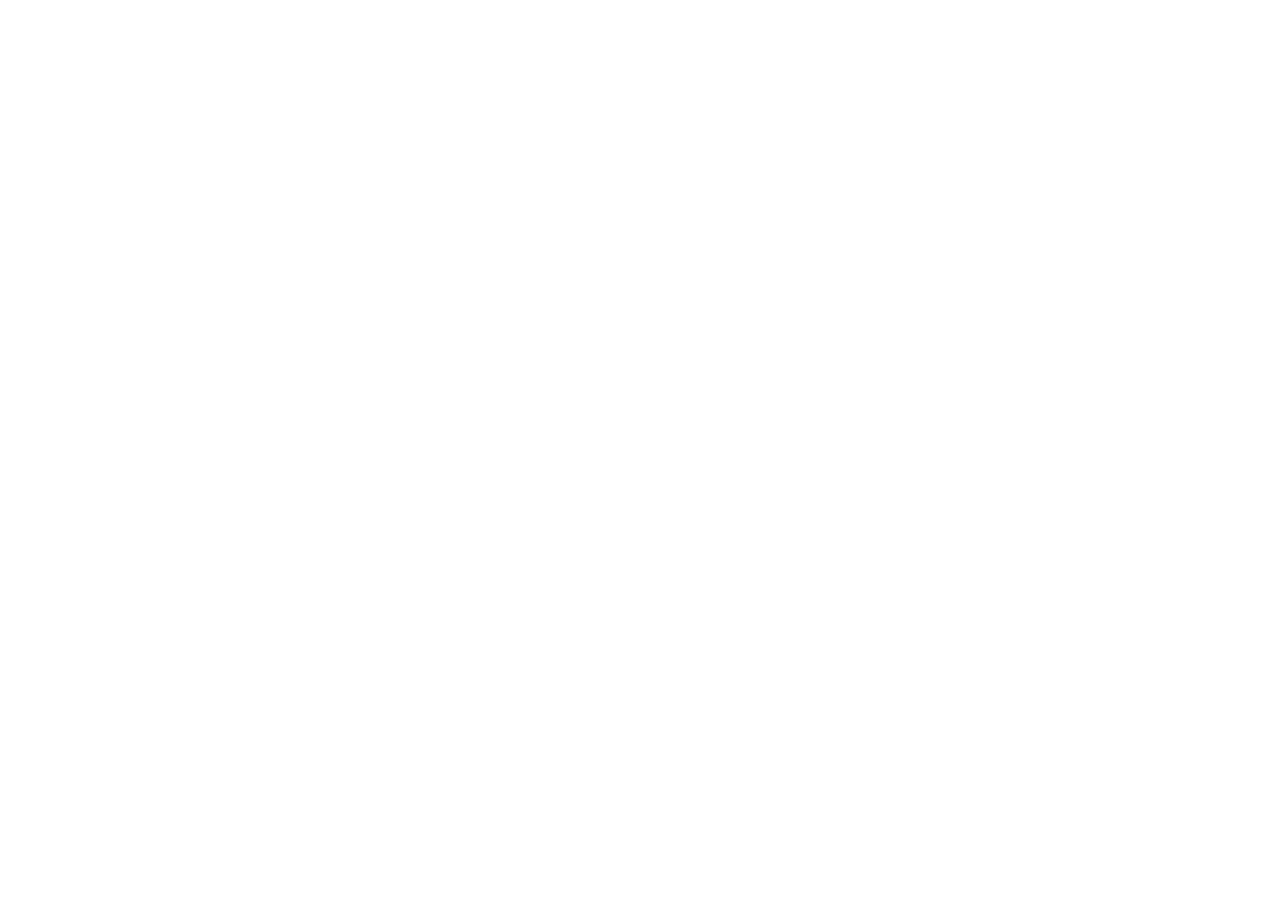
==== index.html @ 6342b87c "init" ====
<!DOCTYPE html>
<html lang="en">
<head>
    <meta charset="UTF-8">
    <meta http-equiv="X-UA-Compatible" content="IE=edge">
    <meta name="viewport" content="width=device-width, initial-scale=1.0">
    <title>Document</title>
</head>
<body>
    
</body>
</html>
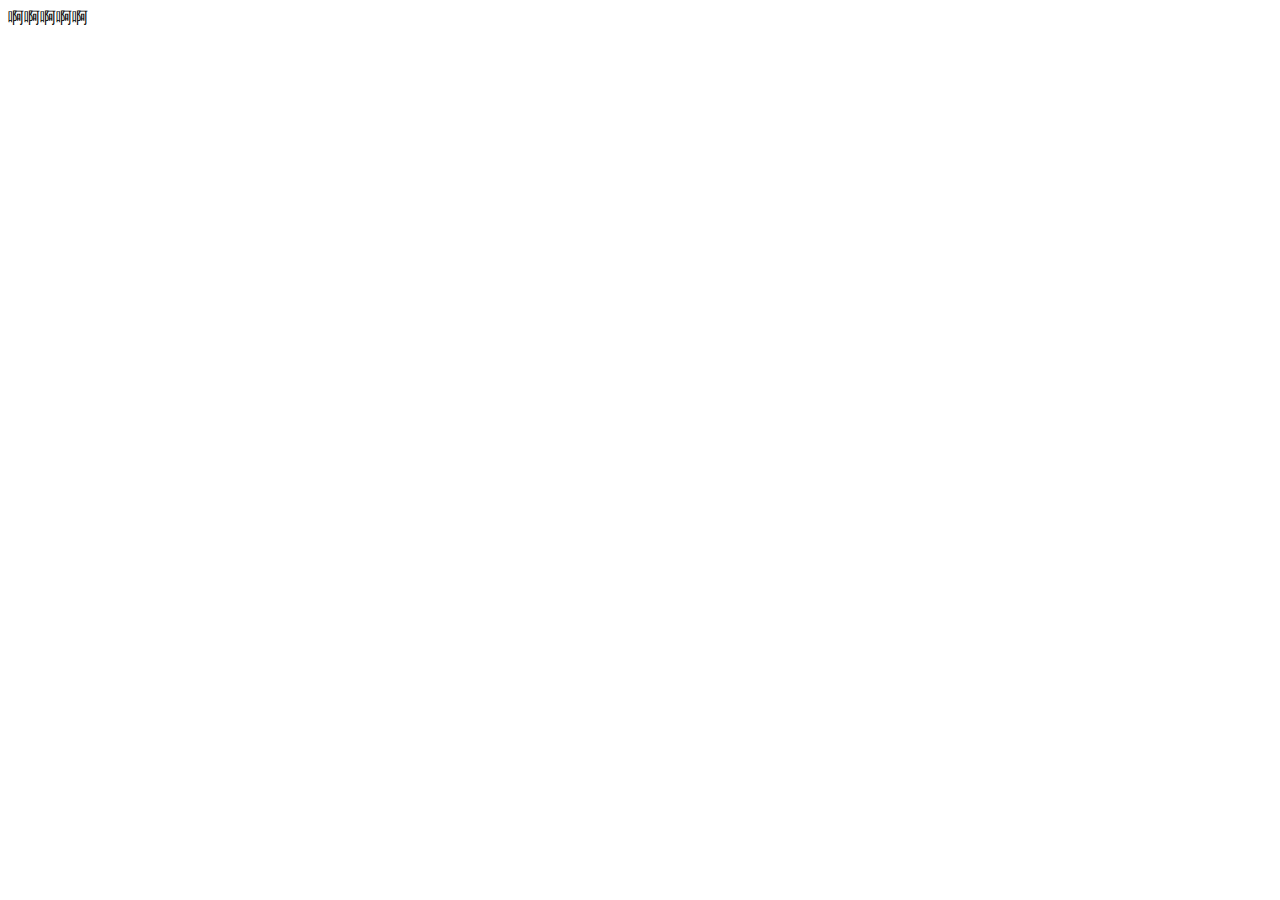
==== commit 9c708f7a: "finish login and register" ====
--- a/index.html
+++ b/index.html
@@ -4,9 +4,9 @@
     <meta charset="UTF-8">
     <meta http-equiv="X-UA-Compatible" content="IE=edge">
     <meta name="viewport" content="width=device-width, initial-scale=1.0">
-    <title>Document</title>
+    <title>首页</title>
 </head>
 <body>
-    
+    啊啊啊啊啊
 </body>
 </html>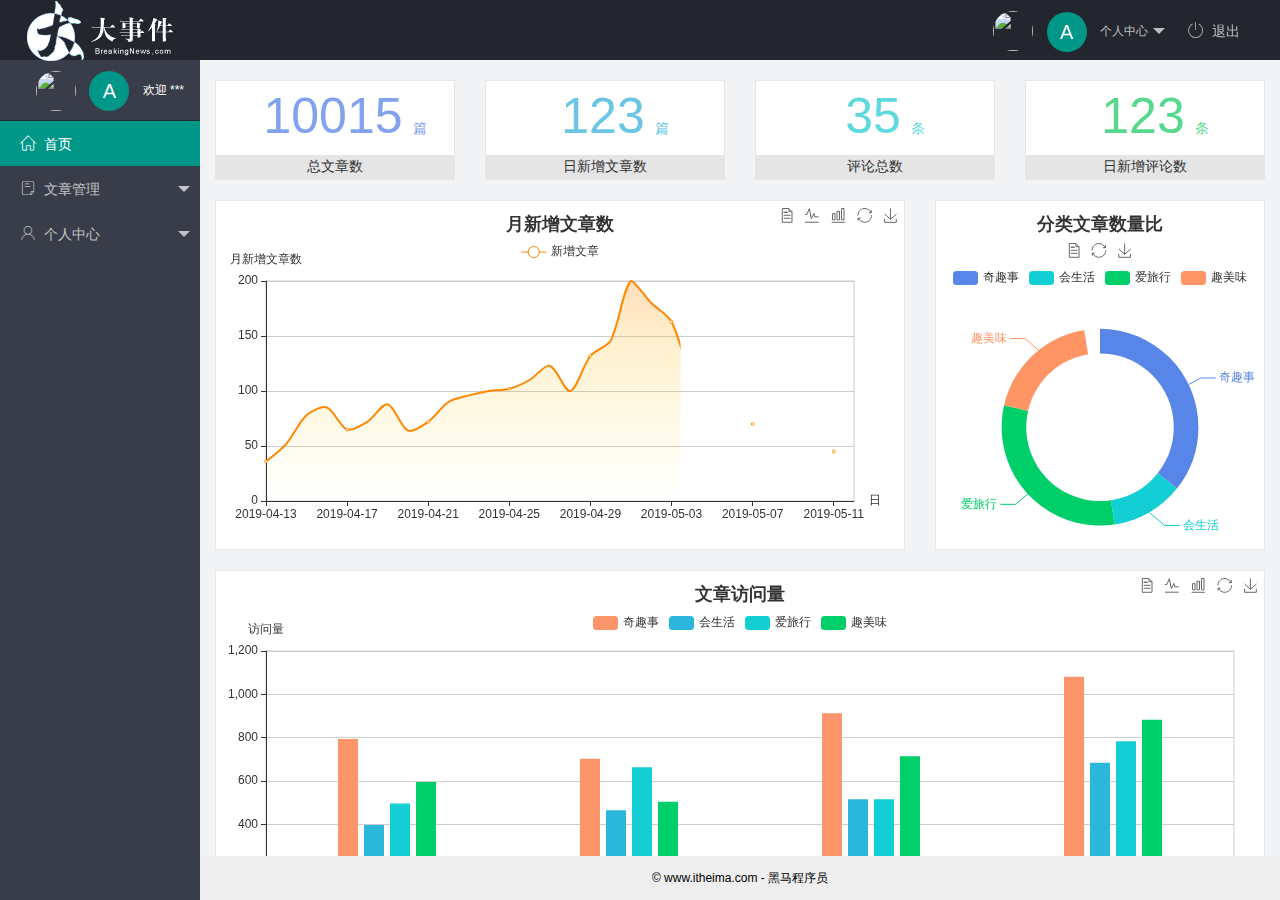
==== commit cb93496f: "avatar" ====
--- a/index.html
+++ b/index.html
@@ -1,12 +1,100 @@
 <!DOCTYPE html>
 <html lang="en">
-<head>
-    <meta charset="UTF-8">
-    <meta http-equiv="X-UA-Compatible" content="IE=edge">
-    <meta name="viewport" content="width=device-width, initial-scale=1.0">
-    <title>首页</title>
-</head>
-<body>
-    啊啊啊啊啊
-</body>
-</html>+  <head>
+    <meta charset="UTF-8" />
+    <meta name="viewport" content="width=device-width, initial-scale=1.0" />
+    <title>后台主页</title>
+    <!-- 导入 layui 的样式表 -->
+    <link rel="stylesheet" href="./assets/lib/layui/css/layui.css" />
+    <!-- 导入第三方图标库 -->
+    <link rel="stylesheet" href="./assets/fonts/iconfont.css" />
+    <!-- 导入自己的样式表 -->
+    <link rel="stylesheet" href="./assets/css/index.css" />
+  </head>
+  <body class="layui-layout-body">
+    <div class="layui-layout layui-layout-admin">
+      <div class="layui-header">
+        <div class="layui-logo">
+          <img src="./assets/images/logo.png" alt="" />
+        </div>
+        <!-- 头部区域（可配合layui已有的水平导航） -->
+        <ul class="layui-nav layui-layout-right">
+          <li class="layui-nav-item">
+            <a href="javascript:;" class="userinfo">
+              <img src="http://t.cn/RCzsdCq" class="layui-nav-img" />
+              <span class="text-avatar">A</span>
+              个人中心
+            </a>
+            <dl class="layui-nav-child">
+              <dd><a href="">基本资料</a></dd>
+              <dd><a href="">更换头像</a></dd>
+              <dd><a href="">重置密码</a></dd>
+            </dl>
+          </li>
+          <li class="layui-nav-item">
+            <a href=""><span class="iconfont icon-tuichu"></span>退出</a>
+          </li>
+        </ul>
+      </div>
+
+      <div class="layui-side layui-bg-black">
+        <div class="layui-side-scroll">
+          <div class="userinfo">
+            <img src="http://t.cn/RCzsdCq" class="layui-nav-img" />
+            <span class="text-avatar">A</span>
+            <span id="welcome">欢迎 ***</span>
+          </div>
+          <!-- 左侧导航区域（可配合layui已有的垂直导航） -->
+          <ul class="layui-nav layui-nav-tree" lay-shrink="all">
+            <li class="layui-nav-item layui-this">
+              <a href="./home/dashboard.html" target="fm"><span class="iconfont icon-home"></span>首页</a>
+            </li>
+            <li class="layui-nav-item">
+              <a class="" href="javascript:;"><span class="iconfont icon-16"></span>文章管理</a>
+              <dl class="layui-nav-child">
+                <dd>
+                  <a href="javascript:;"><i class="layui-icon layui-icon-app"></i>文章类别</a>
+                </dd>
+                <dd>
+                  <a href="javascript:;"><i class="layui-icon layui-icon-app"></i>文章列表</a>
+                </dd>
+                <dd>
+                  <a href="javascript:;"><i class="layui-icon layui-icon-app"></i>发布文章</a>
+                </dd>
+              </dl>
+            </li>
+            <li class="layui-nav-item">
+              <a href="javascript:;"><span class="iconfont icon-user"></span>个人中心</a>
+              <dl class="layui-nav-child">
+                <dd>
+                  <a href="javascript:;"><i class="layui-icon layui-icon-app"></i>基本资料</a>
+                </dd>
+                <dd>
+                  <a href="javascript:;"><i class="layui-icon layui-icon-app"></i>更换头像</a>
+                </dd>
+                <dd>
+                  <a href="javascript:;"><i class="layui-icon layui-icon-app"></i>重置密码</a>
+                </dd>
+              </dl>
+            </li>
+          </ul>
+        </div>
+      </div>
+
+      <div class="layui-body">
+        <!-- 内容主体区域 -->
+        <iframe name="fm" src="./home/dashboard.html" frameborder="0"></iframe>
+      </div>
+
+      <div class="layui-footer">
+        <!-- 底部固定区域 -->
+        © www.itheima.com - 黑马程序员
+      </div>
+    </div>
+    <!-- 导入 layui 的JS文件 -->
+    <script src="./assets/lib/layui/layui.all.js"></script>
+    <script src="./assets/lib/jquery.js"></script>
+    <script src="./assets/js/baseAPI.js"></script>
+    <script src="./assets/js/index.js"></script>
+  </body>
+</html>
--- a/assets/lib/layui/css/layui.css
+++ b/assets/lib/layui/css/layui.css
@@ -0,0 +1,2 @@
+/** layui-v2.5.5 MIT License By https://www.layui.com */
+ .layui-inline,img{display:inline-block;vertical-align:middle}h1,h2,h3,h4,h5,h6{font-weight:400}.layui-edge,.layui-header,.layui-inline,.layui-main{position:relative}.layui-body,.layui-edge,.layui-elip{overflow:hidden}.layui-btn,.layui-edge,.layui-inline,img{vertical-align:middle}.layui-btn,.layui-disabled,.layui-icon,.layui-unselect{-moz-user-select:none;-webkit-user-select:none;-ms-user-select:none}.layui-elip,.layui-form-checkbox span,.layui-form-pane .layui-form-label{text-overflow:ellipsis;white-space:nowrap}.layui-breadcrumb,.layui-tree-btnGroup{visibility:hidden}blockquote,body,button,dd,div,dl,dt,form,h1,h2,h3,h4,h5,h6,input,li,ol,p,pre,td,textarea,th,ul{margin:0;padding:0;-webkit-tap-highlight-color:rgba(0,0,0,0)}a:active,a:hover{outline:0}img{border:none}li{list-style:none}table{border-collapse:collapse;border-spacing:0}h4,h5,h6{font-size:100%}button,input,optgroup,option,select,textarea{font-family:inherit;font-size:inherit;font-style:inherit;font-weight:inherit;outline:0}pre{white-space:pre-wrap;white-space:-moz-pre-wrap;white-space:-pre-wrap;white-space:-o-pre-wrap;word-wrap:break-word}body{line-height:24px;font:14px Helvetica Neue,Helvetica,PingFang SC,Tahoma,Arial,sans-serif}hr{height:1px;margin:10px 0;border:0;clear:both}a{color:#333;text-decoration:none}a:hover{color:#777}a cite{font-style:normal;*cursor:pointer}.layui-border-box,.layui-border-box *{box-sizing:border-box}.layui-box,.layui-box *{box-sizing:content-box}.layui-clear{clear:both;*zoom:1}.layui-clear:after{content:'\20';clear:both;*zoom:1;display:block;height:0}.layui-inline{*display:inline;*zoom:1}.layui-edge{display:inline-block;width:0;height:0;border-width:6px;border-style:dashed;border-color:transparent}.layui-edge-top{top:-4px;border-bottom-color:#999;border-bottom-style:solid}.layui-edge-right{border-left-color:#999;border-left-style:solid}.layui-edge-bottom{top:2px;border-top-color:#999;border-top-style:solid}.layui-edge-left{border-right-color:#999;border-right-style:solid}.layui-disabled,.layui-disabled:hover{color:#d2d2d2!important;cursor:not-allowed!important}.layui-circle{border-radius:100%}.layui-show{display:block!important}.layui-hide{display:none!important}@font-face{font-family:layui-icon;src:url(../font/iconfont.eot?v=250);src:url(../font/iconfont.eot?v=250#iefix) format('embedded-opentype'),url(../font/iconfont.woff2?v=250) format('woff2'),url(../font/iconfont.woff?v=250) format('woff'),url(../font/iconfont.ttf?v=250) format('truetype'),url(../font/iconfont.svg?v=250#layui-icon) format('svg')}.layui-icon{font-family:layui-icon!important;font-size:16px;font-style:normal;-webkit-font-smoothing:antialiased;-moz-osx-font-smoothing:grayscale}.layui-icon-reply-fill:before{content:"\e611"}.layui-icon-set-fill:before{content:"\e614"}.layui-icon-menu-fill:before{content:"\e60f"}.layui-icon-search:before{content:"\e615"}.layui-icon-share:before{content:"\e641"}.layui-icon-set-sm:before{content:"\e620"}.layui-icon-engine:before{content:"\e628"}.layui-icon-close:before{content:"\1006"}.layui-icon-close-fill:before{content:"\1007"}.layui-icon-chart-screen:before{content:"\e629"}.layui-icon-star:before{content:"\e600"}.layui-icon-circle-dot:before{content:"\e617"}.layui-icon-chat:before{content:"\e606"}.layui-icon-release:before{content:"\e609"}.layui-icon-list:before{content:"\e60a"}.layui-icon-chart:before{content:"\e62c"}.layui-icon-ok-circle:before{content:"\1005"}.layui-icon-layim-theme:before{content:"\e61b"}.layui-icon-table:before{content:"\e62d"}.layui-icon-right:before{content:"\e602"}.layui-icon-left:before{content:"\e603"}.layui-icon-cart-simple:before{content:"\e698"}.layui-icon-face-cry:before{content:"\e69c"}.layui-icon-face-smile:before{content:"\e6af"}.layui-icon-survey:before{content:"\e6b2"}.layui-icon-tree:before{content:"\e62e"}.layui-icon-upload-circle:before{content:"\e62f"}.layui-icon-add-circle:before{content:"\e61f"}.layui-icon-download-circle:before{content:"\e601"}.layui-icon-templeate-1:before{content:"\e630"}.layui-icon-util:before{content:"\e631"}.layui-icon-face-surprised:before{content:"\e664"}.layui-icon-edit:before{content:"\e642"}.layui-icon-speaker:before{content:"\e645"}.layui-icon-down:before{content:"\e61a"}.layui-icon-file:before{content:"\e621"}.layui-icon-layouts:before{content:"\e632"}.layui-icon-rate-half:before{content:"\e6c9"}.layui-icon-add-circle-fine:before{content:"\e608"}.layui-icon-prev-circle:before{content:"\e633"}.layui-icon-read:before{content:"\e705"}.layui-icon-404:before{content:"\e61c"}.layui-icon-carousel:before{content:"\e634"}.layui-icon-help:before{content:"\e607"}.layui-icon-code-circle:before{content:"\e635"}.layui-icon-water:before{content:"\e636"}.layui-icon-username:before{content:"\e66f"}.layui-icon-find-fill:before{content:"\e670"}.layui-icon-about:before{content:"\e60b"}.layui-icon-location:before{content:"\e715"}.layui-icon-up:before{content:"\e619"}.layui-icon-pause:before{content:"\e651"}.layui-icon-date:before{content:"\e637"}.layui-icon-layim-uploadfile:before{content:"\e61d"}.layui-icon-delete:before{content:"\e640"}.layui-icon-play:before{content:"\e652"}.layui-icon-top:before{content:"\e604"}.layui-icon-friends:before{content:"\e612"}.layui-icon-refresh-3:before{content:"\e9aa"}.layui-icon-ok:before{content:"\e605"}.layui-icon-layer:before{content:"\e638"}.layui-icon-face-smile-fine:before{content:"\e60c"}.layui-icon-dollar:before{content:"\e659"}.layui-icon-group:before{content:"\e613"}.layui-icon-layim-download:before{content:"\e61e"}.layui-icon-picture-fine:before{content:"\e60d"}.layui-icon-link:before{content:"\e64c"}.layui-icon-diamond:before{content:"\e735"}.layui-icon-log:before{content:"\e60e"}.layui-icon-rate-solid:before{content:"\e67a"}.layui-icon-fonts-del:before{content:"\e64f"}.layui-icon-unlink:before{content:"\e64d"}.layui-icon-fonts-clear:before{content:"\e639"}.layui-icon-triangle-r:before{content:"\e623"}.layui-icon-circle:before{content:"\e63f"}.layui-icon-radio:before{content:"\e643"}.layui-icon-align-center:before{content:"\e647"}.layui-icon-align-right:before{content:"\e648"}.layui-icon-align-left:before{content:"\e649"}.layui-icon-loading-1:before{content:"\e63e"}.layui-icon-return:before{content:"\e65c"}.layui-icon-fonts-strong:before{content:"\e62b"}.layui-icon-upload:before{content:"\e67c"}.layui-icon-dialogue:before{content:"\e63a"}.layui-icon-video:before{content:"\e6ed"}.layui-icon-headset:before{content:"\e6fc"}.layui-icon-cellphone-fine:before{content:"\e63b"}.layui-icon-add-1:before{content:"\e654"}.layui-icon-face-smile-b:before{content:"\e650"}.layui-icon-fonts-html:before{content:"\e64b"}.layui-icon-form:before{content:"\e63c"}.layui-icon-cart:before{content:"\e657"}.layui-icon-camera-fill:before{content:"\e65d"}.layui-icon-tabs:before{content:"\e62a"}.layui-icon-fonts-code:before{content:"\e64e"}.layui-icon-fire:before{content:"\e756"}.layui-icon-set:before{content:"\e716"}.layui-icon-fonts-u:before{content:"\e646"}.layui-icon-triangle-d:before{content:"\e625"}.layui-icon-tips:before{content:"\e702"}.layui-icon-picture:before{content:"\e64a"}.layui-icon-more-vertical:before{content:"\e671"}.layui-icon-flag:before{content:"\e66c"}.layui-icon-loading:before{content:"\e63d"}.layui-icon-fonts-i:before{content:"\e644"}.layui-icon-refresh-1:before{content:"\e666"}.layui-icon-rmb:before{content:"\e65e"}.layui-icon-home:before{content:"\e68e"}.layui-icon-user:before{content:"\e770"}.layui-icon-notice:before{content:"\e667"}.layui-icon-login-weibo:before{content:"\e675"}.layui-icon-voice:before{content:"\e688"}.layui-icon-upload-drag:before{content:"\e681"}.layui-icon-login-qq:before{content:"\e676"}.layui-icon-snowflake:before{content:"\e6b1"}.layui-icon-file-b:before{content:"\e655"}.layui-icon-template:before{content:"\e663"}.layui-icon-auz:before{content:"\e672"}.layui-icon-console:before{content:"\e665"}.layui-icon-app:before{content:"\e653"}.layui-icon-prev:before{content:"\e65a"}.layui-icon-website:before{content:"\e7ae"}.layui-icon-next:before{content:"\e65b"}.layui-icon-component:before{content:"\e857"}.layui-icon-more:before{content:"\e65f"}.layui-icon-login-wechat:before{content:"\e677"}.layui-icon-shrink-right:before{content:"\e668"}.layui-icon-spread-left:before{content:"\e66b"}.layui-icon-camera:before{content:"\e660"}.layui-icon-note:before{content:"\e66e"}.layui-icon-refresh:before{content:"\e669"}.layui-icon-female:before{content:"\e661"}.layui-icon-male:before{content:"\e662"}.layui-icon-password:before{content:"\e673"}.layui-icon-senior:before{content:"\e674"}.layui-icon-theme:before{content:"\e66a"}.layui-icon-tread:before{content:"\e6c5"}.layui-icon-praise:before{content:"\e6c6"}.layui-icon-star-fill:before{content:"\e658"}.layui-icon-rate:before{content:"\e67b"}.layui-icon-template-1:before{content:"\e656"}.layui-icon-vercode:before{content:"\e679"}.layui-icon-cellphone:before{content:"\e678"}.layui-icon-screen-full:before{content:"\e622"}.layui-icon-screen-restore:before{content:"\e758"}.layui-icon-cols:before{content:"\e610"}.layui-icon-export:before{content:"\e67d"}.layui-icon-print:before{content:"\e66d"}.layui-icon-slider:before{content:"\e714"}.layui-icon-addition:before{content:"\e624"}.layui-icon-subtraction:before{content:"\e67e"}.layui-icon-service:before{content:"\e626"}.layui-icon-transfer:before{content:"\e691"}.layui-main{width:1140px;margin:0 auto}.layui-header{z-index:1000;height:60px}.layui-header a:hover{transition:all .5s;-webkit-transition:all .5s}.layui-side{position:fixed;left:0;top:0;bottom:0;z-index:999;width:200px;overflow-x:hidden}.layui-side-scroll{position:relative;width:220px;height:100%;overflow-x:hidden}.layui-body{position:absolute;left:200px;right:0;top:0;bottom:0;z-index:998;width:auto;overflow-y:auto;box-sizing:border-box}.layui-layout-body{overflow:hidden}.layui-layout-admin .layui-header{background-color:#23262E}.layui-layout-admin .layui-side{top:60px;width:200px;overflow-x:hidden}.layui-layout-admin .layui-body{position:fixed;top:60px;bottom:44px}.layui-layout-admin .layui-main{width:auto;margin:0 15px}.layui-layout-admin .layui-footer{position:fixed;left:200px;right:0;bottom:0;height:44px;line-height:44px;padding:0 15px;background-color:#eee}.layui-layout-admin .layui-logo{position:absolute;left:0;top:0;width:200px;height:100%;line-height:60px;text-align:center;color:#009688;font-size:16px}.layui-layout-admin .layui-header .layui-nav{background:0 0}.layui-layout-left{position:absolute!important;left:200px;top:0}.layui-layout-right{position:absolute!important;right:0;top:0}.layui-container{position:relative;margin:0 auto;padding:0 15px;box-sizing:border-box}.layui-fluid{position:relative;margin:0 auto;padding:0 15px}.layui-row:after,.layui-row:before{content:'';display:block;clear:both}.layui-col-lg1,.layui-col-lg10,.layui-col-lg11,.layui-col-lg12,.layui-col-lg2,.layui-col-lg3,.layui-col-lg4,.layui-col-lg5,.layui-col-lg6,.layui-col-lg7,.layui-col-lg8,.layui-col-lg9,.layui-col-md1,.layui-col-md10,.layui-col-md11,.layui-col-md12,.layui-col-md2,.layui-col-md3,.layui-col-md4,.layui-col-md5,.layui-col-md6,.layui-col-md7,.layui-col-md8,.layui-col-md9,.layui-col-sm1,.layui-col-sm10,.layui-col-sm11,.layui-col-sm12,.layui-col-sm2,.layui-col-sm3,.layui-col-sm4,.layui-col-sm5,.layui-col-sm6,.layui-col-sm7,.layui-col-sm8,.layui-col-sm9,.layui-col-xs1,.layui-col-xs10,.layui-col-xs11,.layui-col-xs12,.layui-col-xs2,.layui-col-xs3,.layui-col-xs4,.layui-col-xs5,.layui-col-xs6,.layui-col-xs7,.layui-col-xs8,.layui-col-xs9{position:relative;display:block;box-sizing:border-box}.layui-col-xs1,.layui-col-xs10,.layui-col-xs11,.layui-col-xs12,.layui-col-xs2,.layui-col-xs3,.layui-col-xs4,.layui-col-xs5,.layui-col-xs6,.layui-col-xs7,.layui-col-xs8,.layui-col-xs9{float:left}.layui-col-xs1{width:8.33333333%}.layui-col-xs2{width:16.66666667%}.layui-col-xs3{width:25%}.layui-col-xs4{width:33.33333333%}.layui-col-xs5{width:41.66666667%}.layui-col-xs6{width:50%}.layui-col-xs7{width:58.33333333%}.layui-col-xs8{width:66.66666667%}.layui-col-xs9{width:75%}.layui-col-xs10{width:83.33333333%}.layui-col-xs11{width:91.66666667%}.layui-col-xs12{width:100%}.layui-col-xs-offset1{margin-left:8.33333333%}.layui-col-xs-offset2{margin-left:16.66666667%}.layui-col-xs-offset3{margin-left:25%}.layui-col-xs-offset4{margin-left:33.33333333%}.layui-col-xs-offset5{margin-left:41.66666667%}.layui-col-xs-offset6{margin-left:50%}.layui-col-xs-offset7{margin-left:58.33333333%}.layui-col-xs-offset8{margin-left:66.66666667%}.layui-col-xs-offset9{margin-left:75%}.layui-col-xs-offset10{margin-left:83.33333333%}.layui-col-xs-offset11{margin-left:91.66666667%}.layui-col-xs-offset12{margin-left:100%}@media screen and (max-width:768px){.layui-hide-xs{display:none!important}.layui-show-xs-block{display:block!important}.layui-show-xs-inline{display:inline!important}.layui-show-xs-inline-block{display:inline-block!important}}@media screen and (min-width:768px){.layui-container{width:750px}.layui-hide-sm{display:none!important}.layui-show-sm-block{display:block!important}.layui-show-sm-inline{display:inline!important}.layui-show-sm-inline-block{display:inline-block!important}.layui-col-sm1,.layui-col-sm10,.layui-col-sm11,.layui-col-sm12,.layui-col-sm2,.layui-col-sm3,.layui-col-sm4,.layui-col-sm5,.layui-col-sm6,.layui-col-sm7,.layui-col-sm8,.layui-col-sm9{float:left}.layui-col-sm1{width:8.33333333%}.layui-col-sm2{width:16.66666667%}.layui-col-sm3{width:25%}.layui-col-sm4{width:33.33333333%}.layui-col-sm5{width:41.66666667%}.layui-col-sm6{width:50%}.layui-col-sm7{width:58.33333333%}.layui-col-sm8{width:66.66666667%}.layui-col-sm9{width:75%}.layui-col-sm10{width:83.33333333%}.layui-col-sm11{width:91.66666667%}.layui-col-sm12{width:100%}.layui-col-sm-offset1{margin-left:8.33333333%}.layui-col-sm-offset2{margin-left:16.66666667%}.layui-col-sm-offset3{margin-left:25%}.layui-col-sm-offset4{margin-left:33.33333333%}.layui-col-sm-offset5{margin-left:41.66666667%}.layui-col-sm-offset6{margin-left:50%}.layui-col-sm-offset7{margin-left:58.33333333%}.layui-col-sm-offset8{margin-left:66.66666667%}.layui-col-sm-offset9{margin-left:75%}.layui-col-sm-offset10{margin-left:83.33333333%}.layui-col-sm-offset11{margin-left:91.66666667%}.layui-col-sm-offset12{margin-left:100%}}@media screen and (min-width:992px){.layui-container{width:970px}.layui-hide-md{display:none!important}.layui-show-md-block{display:block!important}.layui-show-md-inline{display:inline!important}.layui-show-md-inline-block{display:inline-block!important}.layui-col-md1,.layui-col-md10,.layui-col-md11,.layui-col-md12,.layui-col-md2,.layui-col-md3,.layui-col-md4,.layui-col-md5,.layui-col-md6,.layui-col-md7,.layui-col-md8,.layui-col-md9{float:left}.layui-col-md1{width:8.33333333%}.layui-col-md2{width:16.66666667%}.layui-col-md3{width:25%}.layui-col-md4{width:33.33333333%}.layui-col-md5{width:41.66666667%}.layui-col-md6{width:50%}.layui-col-md7{width:58.33333333%}.layui-col-md8{width:66.66666667%}.layui-col-md9{width:75%}.layui-col-md10{width:83.33333333%}.layui-col-md11{width:91.66666667%}.layui-col-md12{width:100%}.layui-col-md-offset1{margin-left:8.33333333%}.layui-col-md-offset2{margin-left:16.66666667%}.layui-col-md-offset3{margin-left:25%}.layui-col-md-offset4{margin-left:33.33333333%}.layui-col-md-offset5{margin-left:41.66666667%}.layui-col-md-offset6{margin-left:50%}.layui-col-md-offset7{margin-left:58.33333333%}.layui-col-md-offset8{margin-left:66.66666667%}.layui-col-md-offset9{margin-left:75%}.layui-col-md-offset10{margin-left:83.33333333%}.layui-col-md-offset11{margin-left:91.66666667%}.layui-col-md-offset12{margin-left:100%}}@media screen and (min-width:1200px){.layui-container{width:1170px}.layui-hide-lg{display:none!important}.layui-show-lg-block{display:block!important}.layui-show-lg-inline{display:inline!important}.layui-show-lg-inline-block{display:inline-block!important}.layui-col-lg1,.layui-col-lg10,.layui-col-lg11,.layui-col-lg12,.layui-col-lg2,.layui-col-lg3,.layui-col-lg4,.layui-col-lg5,.layui-col-lg6,.layui-col-lg7,.layui-col-lg8,.layui-col-lg9{float:left}.layui-col-lg1{width:8.33333333%}.layui-col-lg2{width:16.66666667%}.layui-col-lg3{width:25%}.layui-col-lg4{width:33.33333333%}.layui-col-lg5{width:41.66666667%}.layui-col-lg6{width:50%}.layui-col-lg7{width:58.33333333%}.layui-col-lg8{width:66.66666667%}.layui-col-lg9{width:75%}.layui-col-lg10{width:83.33333333%}.layui-col-lg11{width:91.66666667%}.layui-col-lg12{width:100%}.layui-col-lg-offset1{margin-left:8.33333333%}.layui-col-lg-offset2{margin-left:16.66666667%}.layui-col-lg-offset3{margin-left:25%}.layui-col-lg-offset4{margin-left:33.33333333%}.layui-col-lg-offset5{margin-left:41.66666667%}.layui-col-lg-offset6{margin-left:50%}.layui-col-lg-offset7{margin-left:58.33333333%}.layui-col-lg-offset8{margin-left:66.66666667%}.layui-col-lg-offset9{margin-left:75%}.layui-col-lg-offset10{margin-left:83.33333333%}.layui-col-lg-offset11{margin-left:91.66666667%}.layui-col-lg-offset12{margin-left:100%}}.layui-col-space1{margin:-.5px}.layui-col-space1>*{padding:.5px}.layui-col-space3{margin:-1.5px}.layui-col-space3>*{padding:1.5px}.layui-col-space5{margin:-2.5px}.layui-col-space5>*{padding:2.5px}.layui-col-space8{margin:-3.5px}.layui-col-space8>*{padding:3.5px}.layui-col-space10{margin:-5px}.layui-col-space10>*{padding:5px}.layui-col-space12{margin:-6px}.layui-col-space12>*{padding:6px}.layui-col-space15{margin:-7.5px}.layui-col-space15>*{padding:7.5px}.layui-col-space18{margin:-9px}.layui-col-space18>*{padding:9px}.layui-col-space20{margin:-10px}.layui-col-space20>*{padding:10px}.layui-col-space22{margin:-11px}.layui-col-space22>*{padding:11px}.layui-col-space25{margin:-12.5px}.layui-col-space25>*{padding:12.5px}.layui-col-space30{margin:-15px}.layui-col-space30>*{padding:15px}.layui-btn,.layui-input,.layui-select,.layui-textarea,.layui-upload-button{outline:0;-webkit-appearance:none;transition:all .3s;-webkit-transition:all .3s;box-sizing:border-box}.layui-elem-quote{margin-bottom:10px;padding:15px;line-height:22px;border-left:5px solid #009688;border-radius:0 2px 2px 0;background-color:#f2f2f2}.layui-quote-nm{border-style:solid;border-width:1px 1px 1px 5px;background:0 0}.layui-elem-field{margin-bottom:10px;padding:0;border-width:1px;border-style:solid}.layui-elem-field legend{margin-left:20px;padding:0 10px;font-size:20px;font-weight:300}.layui-field-title{margin:10px 0 20px;border-width:1px 0 0}.layui-field-box{padding:10px 15px}.layui-field-title .layui-field-box{padding:10px 0}.layui-progress{position:relative;height:6px;border-radius:20px;background-color:#e2e2e2}.layui-progress-bar{position:absolute;left:0;top:0;width:0;max-width:100%;height:6px;border-radius:20px;text-align:right;background-color:#5FB878;transition:all .3s;-webkit-transition:all .3s}.layui-progress-big,.layui-progress-big .layui-progress-bar{height:18px;line-height:18px}.layui-progress-text{position:relative;top:-20px;line-height:18px;font-size:12px;color:#666}.layui-progress-big .layui-progress-text{position:static;padding:0 10px;color:#fff}.layui-collapse{border-width:1px;border-style:solid;border-radius:2px}.layui-colla-content,.layui-colla-item{border-top-width:1px;border-top-style:solid}.layui-colla-item:first-child{border-top:none}.layui-colla-title{position:relative;height:42px;line-height:42px;padding:0 15px 0 35px;color:#333;background-color:#f2f2f2;cursor:pointer;font-size:14px;overflow:hidden}.layui-colla-content{display:none;padding:10px 15px;line-height:22px;color:#666}.layui-colla-icon{position:absolute;left:15px;top:0;font-size:14px}.layui-card{margin-bottom:15px;border-radius:2px;background-color:#fff;box-shadow:0 1px 2px 0 rgba(0,0,0,.05)}.layui-card:last-child{margin-bottom:0}.layui-card-header{position:relative;height:42px;line-height:42px;padding:0 15px;border-bottom:1px solid #f6f6f6;color:#333;border-radius:2px 2px 0 0;font-size:14px}.layui-bg-black,.layui-bg-blue,.layui-bg-cyan,.layui-bg-green,.layui-bg-orange,.layui-bg-red{color:#fff!important}.layui-card-body{position:relative;padding:10px 15px;line-height:24px}.layui-card-body[pad15]{padding:15px}.layui-card-body[pad20]{padding:20px}.layui-card-body .layui-table{margin:5px 0}.layui-card .layui-tab{margin:0}.layui-panel-window{position:relative;padding:15px;border-radius:0;border-top:5px solid #E6E6E6;background-color:#fff}.layui-auxiliar-moving{position:fixed;left:0;right:0;top:0;bottom:0;width:100%;height:100%;background:0 0;z-index:9999999999}.layui-form-label,.layui-form-mid,.layui-form-select,.layui-input-block,.layui-input-inline,.layui-textarea{position:relative}.layui-bg-red{background-color:#FF5722!important}.layui-bg-orange{background-color:#FFB800!important}.layui-bg-green{background-color:#009688!important}.layui-bg-cyan{background-color:#2F4056!important}.layui-bg-blue{background-color:#1E9FFF!important}.layui-bg-black{background-color:#393D49!important}.layui-bg-gray{background-color:#eee!important;color:#666!important}.layui-badge-rim,.layui-colla-content,.layui-colla-item,.layui-collapse,.layui-elem-field,.layui-form-pane .layui-form-item[pane],.layui-form-pane .layui-form-label,.layui-input,.layui-layedit,.layui-layedit-tool,.layui-quote-nm,.layui-select,.layui-tab-bar,.layui-tab-card,.layui-tab-title,.layui-tab-title .layui-this:after,.layui-textarea{border-color:#e6e6e6}.layui-timeline-item:before,hr{background-color:#e6e6e6}.layui-text{line-height:22px;font-size:14px;color:#666}.layui-text h1,.layui-text h2,.layui-text h3{font-weight:500;color:#333}.layui-text h1{font-size:30px}.layui-text h2{font-size:24px}.layui-text h3{font-size:18px}.layui-text a:not(.layui-btn){color:#01AAED}.layui-text a:not(.layui-btn):hover{text-decoration:underline}.layui-text ul{padding:5px 0 5px 15px}.layui-text ul li{margin-top:5px;list-style-type:disc}.layui-text em,.layui-word-aux{color:#999!important;padding:0 5px!important}.layui-btn{display:inline-block;height:38px;line-height:38px;padding:0 18px;background-color:#009688;color:#fff;white-space:nowrap;text-align:center;font-size:14px;border:none;border-radius:2px;cursor:pointer}.layui-btn:hover{opacity:.8;filter:alpha(opacity=80);color:#fff}.layui-btn:active{opacity:1;filter:alpha(opacity=100)}.layui-btn+.layui-btn{margin-left:10px}.layui-btn-container{font-size:0}.layui-btn-container .layui-btn{margin-right:10px;margin-bottom:10px}.layui-btn-container .layui-btn+.layui-btn{margin-left:0}.layui-table .layui-btn-container .layui-btn{margin-bottom:9px}.layui-btn-radius{border-radius:100px}.layui-btn .layui-icon{margin-right:3px;font-size:18px;vertical-align:bottom;vertical-align:middle\9}.layui-btn-primary{border:1px solid #C9C9C9;background-color:#fff;color:#555}.layui-btn-primary:hover{border-color:#009688;color:#333}.layui-btn-normal{background-color:#1E9FFF}.layui-btn-warm{background-color:#FFB800}.layui-btn-danger{background-color:#FF5722}.layui-btn-checked{background-color:#5FB878}.layui-btn-disabled,.layui-btn-disabled:active,.layui-btn-disabled:hover{border:1px solid #e6e6e6;background-color:#FBFBFB;color:#C9C9C9;cursor:not-allowed;opacity:1}.layui-btn-lg{height:44px;line-height:44px;padding:0 25px;font-size:16px}.layui-btn-sm{height:30px;line-height:30px;padding:0 10px;font-size:12px}.layui-btn-sm i{font-size:16px!important}.layui-btn-xs{height:22px;line-height:22px;padding:0 5px;font-size:12px}.layui-btn-xs i{font-size:14px!important}.layui-btn-group{display:inline-block;vertical-align:middle;font-size:0}.layui-btn-group .layui-btn{margin-left:0!important;margin-right:0!important;border-left:1px solid rgba(255,255,255,.5);border-radius:0}.layui-btn-group .layui-btn-primary{border-left:none}.layui-btn-group .layui-btn-primary:hover{border-color:#C9C9C9;color:#009688}.layui-btn-group .layui-btn:first-child{border-left:none;border-radius:2px 0 0 2px}.layui-btn-group .layui-btn-primary:first-child{border-left:1px solid #c9c9c9}.layui-btn-group .layui-btn:last-child{border-radius:0 2px 2px 0}.layui-btn-group .layui-btn+.layui-btn{margin-left:0}.layui-btn-group+.layui-btn-group{margin-left:10px}.layui-btn-fluid{width:100%}.layui-input,.layui-select,.layui-textarea{height:38px;line-height:1.3;line-height:38px\9;border-width:1px;border-style:solid;background-color:#fff;border-radius:2px}.layui-input::-webkit-input-placeholder,.layui-select::-webkit-input-placeholder,.layui-textarea::-webkit-input-placeholder{line-height:1.3}.layui-input,.layui-textarea{display:block;width:100%;padding-left:10px}.layui-input:hover,.layui-textarea:hover{border-color:#D2D2D2!important}.layui-input:focus,.layui-textarea:focus{border-color:#C9C9C9!important}.layui-textarea{min-height:100px;height:auto;line-height:20px;padding:6px 10px;resize:vertical}.layui-select{padding:0 10px}.layui-form input[type=checkbox],.layui-form input[type=radio],.layui-form select{display:none}.layui-form [lay-ignore]{display:initial}.layui-form-item{margin-bottom:15px;clear:both;*zoom:1}.layui-form-item:after{content:'\20';clear:both;*zoom:1;display:block;height:0}.layui-form-label{float:left;display:block;padding:9px 15px;width:80px;font-weight:400;line-height:20px;text-align:right}.layui-form-label-col{display:block;float:none;padding:9px 0;line-height:20px;text-align:left}.layui-form-item .layui-inline{margin-bottom:5px;margin-right:10px}.layui-input-block{margin-left:110px;min-height:36px}.layui-input-inline{display:inline-block;vertical-align:middle}.layui-form-item .layui-input-inline{float:left;width:190px;margin-right:10px}.layui-form-text .layui-input-inline{width:auto}.layui-form-mid{float:left;display:block;padding:9px 0!important;line-height:20px;margin-right:10px}.layui-form-danger+.layui-form-select .layui-input,.layui-form-danger:focus{border-color:#FF5722!important}.layui-form-select .layui-input{padding-right:30px;cursor:pointer}.layui-form-select .layui-edge{position:absolute;right:10px;top:50%;margin-top:-3px;cursor:pointer;border-width:6px;border-top-color:#c2c2c2;border-top-style:solid;transition:all .3s;-webkit-transition:all .3s}.layui-form-select dl{display:none;position:absolute;left:0;top:42px;padding:5px 0;z-index:899;min-width:100%;border:1px solid #d2d2d2;max-height:300px;overflow-y:auto;background-color:#fff;border-radius:2px;box-shadow:0 2px 4px rgba(0,0,0,.12);box-sizing:border-box}.layui-form-select dl dd,.layui-form-select dl dt{padding:0 10px;line-height:36px;white-space:nowrap;overflow:hidden;text-overflow:ellipsis}.layui-form-select dl dt{font-size:12px;color:#999}.layui-form-select dl dd{cursor:pointer}.layui-form-select dl dd:hover{background-color:#f2f2f2;-webkit-transition:.5s all;transition:.5s all}.layui-form-select .layui-select-group dd{padding-left:20px}.layui-form-select dl dd.layui-select-tips{padding-left:10px!important;color:#999}.layui-form-select dl dd.layui-this{background-color:#5FB878;color:#fff}.layui-form-checkbox,.layui-form-select dl dd.layui-disabled{background-color:#fff}.layui-form-selected dl{display:block}.layui-form-checkbox,.layui-form-checkbox *,.layui-form-switch{display:inline-block;vertical-align:middle}.layui-form-selected .layui-edge{margin-top:-9px;-webkit-transform:rotate(180deg);transform:rotate(180deg);margin-top:-3px\9}:root .layui-form-selected .layui-edge{margin-top:-9px\0/IE9}.layui-form-selectup dl{top:auto;bottom:42px}.layui-select-none{margin:5px 0;text-align:center;color:#999}.layui-select-disabled .layui-disabled{border-color:#eee!important}.layui-select-disabled .layui-edge{border-top-color:#d2d2d2}.layui-form-checkbox{position:relative;height:30px;line-height:30px;margin-right:10px;padding-right:30px;cursor:pointer;font-size:0;-webkit-transition:.1s linear;transition:.1s linear;box-sizing:border-box}.layui-form-checkbox span{padding:0 10px;height:100%;font-size:14px;border-radius:2px 0 0 2px;background-color:#d2d2d2;color:#fff;overflow:hidden}.layui-form-checkbox:hover span{background-color:#c2c2c2}.layui-form-checkbox i{position:absolute;right:0;top:0;width:30px;height:28px;border:1px solid #d2d2d2;border-left:none;border-radius:0 2px 2px 0;color:#fff;font-size:20px;text-align:center}.layui-form-checkbox:hover i{border-color:#c2c2c2;color:#c2c2c2}.layui-form-checked,.layui-form-checked:hover{border-color:#5FB878}.layui-form-checked span,.layui-form-checked:hover span{background-color:#5FB878}.layui-form-checked i,.layui-form-checked:hover i{color:#5FB878}.layui-form-item .layui-form-checkbox{margin-top:4px}.layui-form-checkbox[lay-skin=primary]{height:auto!important;line-height:normal!important;min-width:18px;min-height:18px;border:none!important;margin-right:0;padding-left:28px;padding-right:0;background:0 0}.layui-form-checkbox[lay-skin=primary] span{padding-left:0;padding-right:15px;line-height:18px;background:0 0;color:#666}.layui-form-checkbox[lay-skin=primary] i{right:auto;left:0;width:16px;height:16px;line-height:16px;border:1px solid #d2d2d2;font-size:12px;border-radius:2px;background-color:#fff;-webkit-transition:.1s linear;transition:.1s linear}.layui-form-checkbox[lay-skin=primary]:hover i{border-color:#5FB878;color:#fff}.layui-form-checked[lay-skin=primary] i{border-color:#5FB878!important;background-color:#5FB878;color:#fff}.layui-checkbox-disbaled[lay-skin=primary] span{background:0 0!important;color:#c2c2c2}.layui-checkbox-disbaled[lay-skin=primary]:hover i{border-color:#d2d2d2}.layui-form-item .layui-form-checkbox[lay-skin=primary]{margin-top:10px}.layui-form-switch{position:relative;height:22px;line-height:22px;min-width:35px;padding:0 5px;margin-top:8px;border:1px solid #d2d2d2;border-radius:20px;cursor:pointer;background-color:#fff;-webkit-transition:.1s linear;transition:.1s linear}.layui-form-switch i{position:absolute;left:5px;top:3px;width:16px;height:16px;border-radius:20px;background-color:#d2d2d2;-webkit-transition:.1s linear;transition:.1s linear}.layui-form-switch em{position:relative;top:0;width:25px;margin-left:21px;padding:0!important;text-align:center!important;color:#999!important;font-style:normal!important;font-size:12px}.layui-form-onswitch{border-color:#5FB878;background-color:#5FB878}.layui-checkbox-disbaled,.layui-checkbox-disbaled i{border-color:#e2e2e2!important}.layui-form-onswitch i{left:100%;margin-left:-21px;background-color:#fff}.layui-form-onswitch em{margin-left:5px;margin-right:21px;color:#fff!important}.layui-checkbox-disbaled span{background-color:#e2e2e2!important}.layui-checkbox-disbaled:hover i{color:#fff!important}[lay-radio]{display:none}.layui-form-radio,.layui-form-radio *{display:inline-block;vertical-align:middle}.layui-form-radio{line-height:28px;margin:6px 10px 0 0;padding-right:10px;cursor:pointer;font-size:0}.layui-form-radio *{font-size:14px}.layui-form-radio>i{margin-right:8px;font-size:22px;color:#c2c2c2}.layui-form-radio>i:hover,.layui-form-radioed>i{color:#5FB878}.layui-radio-disbaled>i{color:#e2e2e2!important}.layui-form-pane .layui-form-label{width:110px;padding:8px 15px;height:38px;line-height:20px;border-width:1px;border-style:solid;border-radius:2px 0 0 2px;text-align:center;background-color:#FBFBFB;overflow:hidden;box-sizing:border-box}.layui-form-pane .layui-input-inline{margin-left:-1px}.layui-form-pane .layui-input-block{margin-left:110px;left:-1px}.layui-form-pane .layui-input{border-radius:0 2px 2px 0}.layui-form-pane .layui-form-text .layui-form-label{float:none;width:100%;border-radius:2px;box-sizing:border-box;text-align:left}.layui-form-pane .layui-form-text .layui-input-inline{display:block;margin:0;top:-1px;clear:both}.layui-form-pane .layui-form-text .layui-input-block{margin:0;left:0;top:-1px}.layui-form-pane .layui-form-text .layui-textarea{min-height:100px;border-radius:0 0 2px 2px}.layui-form-pane .layui-form-checkbox{margin:4px 0 4px 10px}.layui-form-pane .layui-form-radio,.layui-form-pane .layui-form-switch{margin-top:6px;margin-left:10px}.layui-form-pane .layui-form-item[pane]{position:relative;border-width:1px;border-style:solid}.layui-form-pane .layui-form-item[pane] .layui-form-label{position:absolute;left:0;top:0;height:100%;border-width:0 1px 0 0}.layui-form-pane .layui-form-item[pane] .layui-input-inline{margin-left:110px}@media screen and (max-width:450px){.layui-form-item .layui-form-label{text-overflow:ellipsis;overflow:hidden;white-space:nowrap}.layui-form-item .layui-inline{display:block;margin-right:0;margin-bottom:20px;clear:both}.layui-form-item .layui-inline:after{content:'\20';clear:both;display:block;height:0}.layui-form-item .layui-input-inline{display:block;float:none;left:-3px;width:auto;margin:0 0 10px 112px}.layui-form-item .layui-input-inline+.layui-form-mid{margin-left:110px;top:-5px;padding:0}.layui-form-item .layui-form-checkbox{margin-right:5px;margin-bottom:5px}}.layui-layedit{border-width:1px;border-style:solid;border-radius:2px}.layui-layedit-tool{padding:3px 5px;border-bottom-width:1px;border-bottom-style:solid;font-size:0}.layedit-tool-fixed{position:fixed;top:0;border-top:1px solid #e2e2e2}.layui-layedit-tool .layedit-tool-mid,.layui-layedit-tool .layui-icon{display:inline-block;vertical-align:middle;text-align:center;font-size:14px}.layui-layedit-tool .layui-icon{position:relative;width:32px;height:30px;line-height:30px;margin:3px 5px;color:#777;cursor:pointer;border-radius:2px}.layui-layedit-tool .layui-icon:hover{color:#393D49}.layui-layedit-tool .layui-icon:active{color:#000}.layui-layedit-tool .layedit-tool-active{background-color:#e2e2e2;color:#000}.layui-layedit-tool .layui-disabled,.layui-layedit-tool .layui-disabled:hover{color:#d2d2d2;cursor:not-allowed}.layui-layedit-tool .layedit-tool-mid{width:1px;height:18px;margin:0 10px;background-color:#d2d2d2}.layedit-tool-html{width:50px!important;font-size:30px!important}.layedit-tool-b,.layedit-tool-code,.layedit-tool-help{font-size:16px!important}.layedit-tool-d,.layedit-tool-face,.layedit-tool-image,.layedit-tool-unlink{font-size:18px!important}.layedit-tool-image input{position:absolute;font-size:0;left:0;top:0;width:100%;height:100%;opacity:.01;filter:Alpha(opacity=1);cursor:pointer}.layui-layedit-iframe iframe{display:block;width:100%}#LAY_layedit_code{overflow:hidden}.layui-laypage{display:inline-block;*display:inline;*zoom:1;vertical-align:middle;margin:10px 0;font-size:0}.layui-laypage>a:first-child,.layui-laypage>a:first-child em{border-radius:2px 0 0 2px}.layui-laypage>a:last-child,.layui-laypage>a:last-child em{border-radius:0 2px 2px 0}.layui-laypage>:first-child{margin-left:0!important}.layui-laypage>:last-child{margin-right:0!important}.layui-laypage a,.layui-laypage button,.layui-laypage input,.layui-laypage select,.layui-laypage span{border:1px solid #e2e2e2}.layui-laypage a,.layui-laypage span{display:inline-block;*display:inline;*zoom:1;vertical-align:middle;padding:0 15px;height:28px;line-height:28px;margin:0 -1px 5px 0;background-color:#fff;color:#333;font-size:12px}.layui-flow-more a *,.layui-laypage input,.layui-table-view select[lay-ignore]{display:inline-block}.layui-laypage a:hover{color:#009688}.layui-laypage em{font-style:normal}.layui-laypage .layui-laypage-spr{color:#999;font-weight:700}.layui-laypage a{text-decoration:none}.layui-laypage .layui-laypage-curr{position:relative}.layui-laypage .layui-laypage-curr em{position:relative;color:#fff}.layui-laypage .layui-laypage-curr .layui-laypage-em{position:absolute;left:-1px;top:-1px;padding:1px;width:100%;height:100%;background-color:#009688}.layui-laypage-em{border-radius:2px}.layui-laypage-next em,.layui-laypage-prev em{font-family:Sim sun;font-size:16px}.layui-laypage .layui-laypage-count,.layui-laypage .layui-laypage-limits,.layui-laypage .layui-laypage-refresh,.layui-laypage .layui-laypage-skip{margin-left:10px;margin-right:10px;padding:0;border:none}.layui-laypage .layui-laypage-limits,.layui-laypage .layui-laypage-refresh{vertical-align:top}.layui-laypage .layui-laypage-refresh i{font-size:18px;cursor:pointer}.layui-laypage select{height:22px;padding:3px;border-radius:2px;cursor:pointer}.layui-laypage .layui-laypage-skip{height:30px;line-height:30px;color:#999}.layui-laypage button,.layui-laypage input{height:30px;line-height:30px;border-radius:2px;vertical-align:top;background-color:#fff;box-sizing:border-box}.layui-laypage input{width:40px;margin:0 10px;padding:0 3px;text-align:center}.layui-laypage input:focus,.layui-laypage select:focus{border-color:#009688!important}.layui-laypage button{margin-left:10px;padding:0 10px;cursor:pointer}.layui-table,.layui-table-view{margin:10px 0}.layui-flow-more{margin:10px 0;text-align:center;color:#999;font-size:14px}.layui-flow-more a{height:32px;line-height:32px}.layui-flow-more a *{vertical-align:top}.layui-flow-more a cite{padding:0 20px;border-radius:3px;background-color:#eee;color:#333;font-style:normal}.layui-flow-more a cite:hover{opacity:.8}.layui-flow-more a i{font-size:30px;color:#737383}.layui-table{width:100%;background-color:#fff;color:#666}.layui-table tr{transition:all .3s;-webkit-transition:all .3s}.layui-table th{text-align:left;font-weight:400}.layui-table tbody tr:hover,.layui-table thead tr,.layui-table-click,.layui-table-header,.layui-table-hover,.layui-table-mend,.layui-table-patch,.layui-table-tool,.layui-table-total,.layui-table-total tr,.layui-table[lay-even] tr:nth-child(even){background-color:#f2f2f2}.layui-table td,.layui-table th,.layui-table-col-set,.layui-table-fixed-r,.layui-table-grid-down,.layui-table-header,.layui-table-page,.layui-table-tips-main,.layui-table-tool,.layui-table-total,.layui-table-view,.layui-table[lay-skin=line],.layui-table[lay-skin=row]{border-width:1px;border-style:solid;border-color:#e6e6e6}.layui-table td,.layui-table th{position:relative;padding:9px 15px;min-height:20px;line-height:20px;font-size:14px}.layui-table[lay-skin=line] td,.layui-table[lay-skin=line] th{border-width:0 0 1px}.layui-table[lay-skin=row] td,.layui-table[lay-skin=row] th{border-width:0 1px 0 0}.layui-table[lay-skin=nob] td,.layui-table[lay-skin=nob] th{border:none}.layui-table img{max-width:100px}.layui-table[lay-size=lg] td,.layui-table[lay-size=lg] th{padding:15px 30px}.layui-table-view .layui-table[lay-size=lg] .layui-table-cell{height:40px;line-height:40px}.layui-table[lay-size=sm] td,.layui-table[lay-size=sm] th{font-size:12px;padding:5px 10px}.layui-table-view .layui-table[lay-size=sm] .layui-table-cell{height:20px;line-height:20px}.layui-table[lay-data]{display:none}.layui-table-box{position:relative;overflow:hidden}.layui-table-view .layui-table{position:relative;width:auto;margin:0}.layui-table-view .layui-table[lay-skin=line]{border-width:0 1px 0 0}.layui-table-view .layui-table[lay-skin=row]{border-width:0 0 1px}.layui-table-view .layui-table td,.layui-table-view .layui-table th{padding:5px 0;border-top:none;border-left:none}.layui-table-view .layui-table th.layui-unselect .layui-table-cell span{cursor:pointer}.layui-table-view .layui-table td{cursor:default}.layui-table-view .layui-table td[data-edit=text]{cursor:text}.layui-table-view .layui-form-checkbox[lay-skin=primary] i{width:18px;height:18px}.layui-table-view .layui-form-radio{line-height:0;padding:0}.layui-table-view .layui-form-radio>i{margin:0;font-size:20px}.layui-table-init{position:absolute;left:0;top:0;width:100%;height:100%;text-align:center;z-index:110}.layui-table-init .layui-icon{position:absolute;left:50%;top:50%;margin:-15px 0 0 -15px;font-size:30px;color:#c2c2c2}.layui-table-header{border-width:0 0 1px;overflow:hidden}.layui-table-header .layui-table{margin-bottom:-1px}.layui-table-tool .layui-inline[lay-event]{position:relative;width:26px;height:26px;padding:5px;line-height:16px;margin-right:10px;text-align:center;color:#333;border:1px solid #ccc;cursor:pointer;-webkit-transition:.5s all;transition:.5s all}.layui-table-tool .layui-inline[lay-event]:hover{border:1px solid #999}.layui-table-tool-temp{padding-right:120px}.layui-table-tool-self{position:absolute;right:17px;top:10px}.layui-table-tool .layui-table-tool-self .layui-inline[lay-event]{margin:0 0 0 10px}.layui-table-tool-panel{position:absolute;top:29px;left:-1px;padding:5px 0;min-width:150px;min-height:40px;border:1px solid #d2d2d2;text-align:left;overflow-y:auto;background-color:#fff;box-shadow:0 2px 4px rgba(0,0,0,.12)}.layui-table-cell,.layui-table-tool-panel li{overflow:hidden;text-overflow:ellipsis;white-space:nowrap}.layui-table-tool-panel li{padding:0 10px;line-height:30px;-webkit-transition:.5s all;transition:.5s all}.layui-table-tool-panel li .layui-form-checkbox[lay-skin=primary]{width:100%;padding-left:28px}.layui-table-tool-panel li:hover{background-color:#f2f2f2}.layui-table-tool-panel li .layui-form-checkbox[lay-skin=primary] i{position:absolute;left:0;top:0}.layui-table-tool-panel li .layui-form-checkbox[lay-skin=primary] span{padding:0}.layui-table-tool .layui-table-tool-self .layui-table-tool-panel{left:auto;right:-1px}.layui-table-col-set{position:absolute;right:0;top:0;width:20px;height:100%;border-width:0 0 0 1px;background-color:#fff}.layui-table-sort{width:10px;height:20px;margin-left:5px;cursor:pointer!important}.layui-table-sort .layui-edge{position:absolute;left:5px;border-width:5px}.layui-table-sort .layui-table-sort-asc{top:3px;border-top:none;border-bottom-style:solid;border-bottom-color:#b2b2b2}.layui-table-sort .layui-table-sort-asc:hover{border-bottom-color:#666}.layui-table-sort .layui-table-sort-desc{bottom:5px;border-bottom:none;border-top-style:solid;border-top-color:#b2b2b2}.layui-table-sort .layui-table-sort-desc:hover{border-top-color:#666}.layui-table-sort[lay-sort=asc] .layui-table-sort-asc{border-bottom-color:#000}.layui-table-sort[lay-sort=desc] .layui-table-sort-desc{border-top-color:#000}.layui-table-cell{height:28px;line-height:28px;padding:0 15px;position:relative;box-sizing:border-box}.layui-table-cell .layui-form-checkbox[lay-skin=primary]{top:-1px;padding:0}.layui-table-cell .layui-table-link{color:#01AAED}.laytable-cell-checkbox,.laytable-cell-numbers,.laytable-cell-radio,.laytable-cell-space{padding:0;text-align:center}.layui-table-body{position:relative;overflow:auto;margin-right:-1px;margin-bottom:-1px}.layui-table-body .layui-none{line-height:26px;padding:15px;text-align:center;color:#999}.layui-table-fixed{position:absolute;left:0;top:0;z-index:101}.layui-table-fixed .layui-table-body{overflow:hidden}.layui-table-fixed-l{box-shadow:0 -1px 8px rgba(0,0,0,.08)}.layui-table-fixed-r{left:auto;right:-1px;border-width:0 0 0 1px;box-shadow:-1px 0 8px rgba(0,0,0,.08)}.layui-table-fixed-r .layui-table-header{position:relative;overflow:visible}.layui-table-mend{position:absolute;right:-49px;top:0;height:100%;width:50px}.layui-table-tool{position:relative;z-index:890;width:100%;min-height:50px;line-height:30px;padding:10px 15px;border-width:0 0 1px}.layui-table-tool .layui-btn-container{margin-bottom:-10px}.layui-table-page,.layui-table-total{border-width:1px 0 0;margin-bottom:-1px;overflow:hidden}.layui-table-page{position:relative;width:100%;padding:7px 7px 0;height:41px;font-size:12px;white-space:nowrap}.layui-table-page>div{height:26px}.layui-table-page .layui-laypage{margin:0}.layui-table-page .layui-laypage a,.layui-table-page .layui-laypage span{height:26px;line-height:26px;margin-bottom:10px;border:none;background:0 0}.layui-table-page .layui-laypage a,.layui-table-page .layui-laypage span.layui-laypage-curr{padding:0 12px}.layui-table-page .layui-laypage span{margin-left:0;padding:0}.layui-table-page .layui-laypage .layui-laypage-prev{margin-left:-7px!important}.layui-table-page .layui-laypage .layui-laypage-curr .layui-laypage-em{left:0;top:0;padding:0}.layui-table-page .layui-laypage button,.layui-table-page .layui-laypage input{height:26px;line-height:26px}.layui-table-page .layui-laypage input{width:40px}.layui-table-page .layui-laypage button{padding:0 10px}.layui-table-page select{height:18px}.layui-table-patch .layui-table-cell{padding:0;width:30px}.layui-table-edit{position:absolute;left:0;top:0;width:100%;height:100%;padding:0 14px 1px;border-radius:0;box-shadow:1px 1px 20px rgba(0,0,0,.15)}.layui-table-edit:focus{border-color:#5FB878!important}select.layui-table-edit{padding:0 0 0 10px;border-color:#C9C9C9}.layui-table-view .layui-form-checkbox,.layui-table-view .layui-form-radio,.layui-table-view .layui-form-switch{top:0;margin:0;box-sizing:content-box}.layui-table-view .layui-form-checkbox{top:-1px;height:26px;line-height:26px}.layui-table-view .layui-form-checkbox i{height:26px}.layui-table-grid .layui-table-cell{overflow:visible}.layui-table-grid-down{position:absolute;top:0;right:0;width:26px;height:100%;padding:5px 0;border-width:0 0 0 1px;text-align:center;background-color:#fff;color:#999;cursor:pointer}.layui-table-grid-down .layui-icon{position:absolute;top:50%;left:50%;margin:-8px 0 0 -8px}.layui-table-grid-down:hover{background-color:#fbfbfb}body .layui-table-tips .layui-layer-content{background:0 0;padding:0;box-shadow:0 1px 6px rgba(0,0,0,.12)}.layui-table-tips-main{margin:-44px 0 0 -1px;max-height:150px;padding:8px 15px;font-size:14px;overflow-y:scroll;background-color:#fff;color:#666}.layui-table-tips-c{position:absolute;right:-3px;top:-13px;width:20px;height:20px;padding:3px;cursor:pointer;background-color:#666;border-radius:50%;color:#fff}.layui-table-tips-c:hover{background-color:#777}.layui-table-tips-c:before{position:relative;right:-2px}.layui-upload-file{display:none!important;opacity:.01;filter:Alpha(opacity=1)}.layui-upload-drag,.layui-upload-form,.layui-upload-wrap{display:inline-block}.layui-upload-list{margin:10px 0}.layui-upload-choose{padding:0 10px;color:#999}.layui-upload-drag{position:relative;padding:30px;border:1px dashed #e2e2e2;background-color:#fff;text-align:center;cursor:pointer;color:#999}.layui-upload-drag .layui-icon{font-size:50px;color:#009688}.layui-upload-drag[lay-over]{border-color:#009688}.layui-upload-iframe{position:absolute;width:0;height:0;border:0;visibility:hidden}.layui-upload-wrap{position:relative;vertical-align:middle}.layui-upload-wrap .layui-upload-file{display:block!important;position:absolute;left:0;top:0;z-index:10;font-size:100px;width:100%;height:100%;opacity:.01;filter:Alpha(opacity=1);cursor:pointer}.layui-transfer-active,.layui-transfer-box{display:inline-block;vertical-align:middle}.layui-transfer-box,.layui-transfer-header,.layui-transfer-search{border-width:0;border-style:solid;border-color:#e6e6e6}.layui-transfer-box{position:relative;border-width:1px;width:200px;height:360px;border-radius:2px;background-color:#fff}.layui-transfer-box .layui-form-checkbox{width:100%;margin:0!important}.layui-transfer-header{height:38px;line-height:38px;padding:0 10px;border-bottom-width:1px}.layui-transfer-search{position:relative;padding:10px;border-bottom-width:1px}.layui-transfer-search .layui-input{height:32px;padding-left:30px;font-size:12px}.layui-transfer-search .layui-icon-search{position:absolute;left:20px;top:50%;margin-top:-8px;color:#666}.layui-transfer-active{margin:0 15px}.layui-transfer-active .layui-btn{display:block;margin:0;padding:0 15px;background-color:#5FB878;border-color:#5FB878;color:#fff}.layui-transfer-active .layui-btn-disabled{background-color:#FBFBFB;border-color:#e6e6e6;color:#C9C9C9}.layui-transfer-active .layui-btn:first-child{margin-bottom:15px}.layui-transfer-active .layui-btn .layui-icon{margin:0;font-size:14px!important}.layui-transfer-data{padding:5px 0;overflow:auto}.layui-transfer-data li{height:32px;line-height:32px;padding:0 10px}.layui-transfer-data li:hover{background-color:#f2f2f2;transition:.5s all}.layui-transfer-data .layui-none{padding:15px 10px;text-align:center;color:#999}.layui-nav{position:relative;padding:0 20px;background-color:#393D49;color:#fff;border-radius:2px;font-size:0;box-sizing:border-box}.layui-nav *{font-size:14px}.layui-nav .layui-nav-item{position:relative;display:inline-block;*display:inline;*zoom:1;vertical-align:middle;line-height:60px}.layui-nav .layui-nav-item a{display:block;padding:0 20px;color:#fff;color:rgba(255,255,255,.7);transition:all .3s;-webkit-transition:all .3s}.layui-nav .layui-this:after,.layui-nav-bar,.layui-nav-tree .layui-nav-itemed:after{position:absolute;left:0;top:0;width:0;height:5px;background-color:#5FB878;transition:all .2s;-webkit-transition:all .2s}.layui-nav-bar{z-index:1000}.layui-nav .layui-nav-item a:hover,.layui-nav .layui-this a{color:#fff}.layui-nav .layui-this:after{content:'';top:auto;bottom:0;width:100%}.layui-nav-img{width:30px;height:30px;margin-right:10px;border-radius:50%}.layui-nav .layui-nav-more{content:'';width:0;height:0;border-style:solid dashed dashed;border-color:#fff transparent transparent;overflow:hidden;cursor:pointer;transition:all .2s;-webkit-transition:all .2s;position:absolute;top:50%;right:3px;margin-top:-3px;border-width:6px;border-top-color:rgba(255,255,255,.7)}.layui-nav .layui-nav-mored,.layui-nav-itemed>a .layui-nav-more{margin-top:-9px;border-style:dashed dashed solid;border-color:transparent transparent #fff}.layui-nav-child{display:none;position:absolute;left:0;top:65px;min-width:100%;line-height:36px;padding:5px 0;box-shadow:0 2px 4px rgba(0,0,0,.12);border:1px solid #d2d2d2;background-color:#fff;z-index:100;border-radius:2px;white-space:nowrap}.layui-nav .layui-nav-child a{color:#333}.layui-nav .layui-nav-child a:hover{background-color:#f2f2f2;color:#000}.layui-nav-child dd{position:relative}.layui-nav .layui-nav-child dd.layui-this a,.layui-nav-child dd.layui-this{background-color:#5FB878;color:#fff}.layui-nav-child dd.layui-this:after{display:none}.layui-nav-tree{width:200px;padding:0}.layui-nav-tree .layui-nav-item{display:block;width:100%;line-height:45px}.layui-nav-tree .layui-nav-item a{position:relative;height:45px;line-height:45px;text-overflow:ellipsis;overflow:hidden;white-space:nowrap}.layui-nav-tree .layui-nav-item a:hover{background-color:#4E5465}.layui-nav-tree .layui-nav-bar{width:5px;height:0;background-color:#009688}.layui-nav-tree .layui-nav-child dd.layui-this,.layui-nav-tree .layui-nav-child dd.layui-this a,.layui-nav-tree .layui-this,.layui-nav-tree .layui-this>a,.layui-nav-tree .layui-this>a:hover{background-color:#009688;color:#fff}.layui-nav-tree .layui-this:after{display:none}.layui-nav-itemed>a,.layui-nav-tree .layui-nav-title a,.layui-nav-tree .layui-nav-title a:hover{color:#fff!important}.layui-nav-tree .layui-nav-child{position:relative;z-index:0;top:0;border:none;box-shadow:none}.layui-nav-tree .layui-nav-child a{height:40px;line-height:40px;color:#fff;color:rgba(255,255,255,.7)}.layui-nav-tree .layui-nav-child,.layui-nav-tree .layui-nav-child a:hover{background:0 0;color:#fff}.layui-nav-tree .layui-nav-more{right:10px}.layui-nav-itemed>.layui-nav-child{display:block;padding:0;background-color:rgba(0,0,0,.3)!important}.layui-nav-itemed>.layui-nav-child>.layui-this>.layui-nav-child{display:block}.layui-nav-side{position:fixed;top:0;bottom:0;left:0;overflow-x:hidden;z-index:999}.layui-bg-blue .layui-nav-bar,.layui-bg-blue .layui-nav-itemed:after,.layui-bg-blue .layui-this:after{background-color:#93D1FF}.layui-bg-blue .layui-nav-child dd.layui-this{background-color:#1E9FFF}.layui-bg-blue .layui-nav-itemed>a,.layui-nav-tree.layui-bg-blue .layui-nav-title a,.layui-nav-tree.layui-bg-blue .layui-nav-title a:hover{background-color:#007DDB!important}.layui-breadcrumb{font-size:0}.layui-breadcrumb>*{font-size:14px}.layui-breadcrumb a{color:#999!important}.layui-breadcrumb a:hover{color:#5FB878!important}.layui-breadcrumb a cite{color:#666;font-style:normal}.layui-breadcrumb span[lay-separator]{margin:0 10px;color:#999}.layui-tab{margin:10px 0;text-align:left!important}.layui-tab[overflow]>.layui-tab-title{overflow:hidden}.layui-tab-title{position:relative;left:0;height:40px;white-space:nowrap;font-size:0;border-bottom-width:1px;border-bottom-style:solid;transition:all .2s;-webkit-transition:all .2s}.layui-tab-title li{display:inline-block;*display:inline;*zoom:1;vertical-align:middle;font-size:14px;transition:all .2s;-webkit-transition:all .2s;position:relative;line-height:40px;min-width:65px;padding:0 15px;text-align:center;cursor:pointer}.layui-tab-title li a{display:block}.layui-tab-title .layui-this{color:#000}.layui-tab-title .layui-this:after{position:absolute;left:0;top:0;content:'';width:100%;height:41px;border-width:1px;border-style:solid;border-bottom-color:#fff;border-radius:2px 2px 0 0;box-sizing:border-box;pointer-events:none}.layui-tab-bar{position:absolute;right:0;top:0;z-index:10;width:30px;height:39px;line-height:39px;border-width:1px;border-style:solid;border-radius:2px;text-align:center;background-color:#fff;cursor:pointer}.layui-tab-bar .layui-icon{position:relative;display:inline-block;top:3px;transition:all .3s;-webkit-transition:all .3s}.layui-tab-item{display:none}.layui-tab-more{padding-right:30px;height:auto!important;white-space:normal!important}.layui-tab-more li.layui-this:after{border-bottom-color:#e2e2e2;border-radius:2px}.layui-tab-more .layui-tab-bar .layui-icon{top:-2px;top:3px\9;-webkit-transform:rotate(180deg);transform:rotate(180deg)}:root .layui-tab-more .layui-tab-bar .layui-icon{top:-2px\0/IE9}.layui-tab-content{padding:10px}.layui-tab-title li .layui-tab-close{position:relative;display:inline-block;width:18px;height:18px;line-height:20px;margin-left:8px;top:1px;text-align:center;font-size:14px;color:#c2c2c2;transition:all .2s;-webkit-transition:all .2s}.layui-tab-title li .layui-tab-close:hover{border-radius:2px;background-color:#FF5722;color:#fff}.layui-tab-brief>.layui-tab-title .layui-this{color:#009688}.layui-tab-brief>.layui-tab-more li.layui-this:after,.layui-tab-brief>.layui-tab-title .layui-this:after{border:none;border-radius:0;border-bottom:2px solid #5FB878}.layui-tab-brief[overflow]>.layui-tab-title .layui-this:after{top:-1px}.layui-tab-card{border-width:1px;border-style:solid;border-radius:2px;box-shadow:0 2px 5px 0 rgba(0,0,0,.1)}.layui-tab-card>.layui-tab-title{background-color:#f2f2f2}.layui-tab-card>.layui-tab-title li{margin-right:-1px;margin-left:-1px}.layui-tab-card>.layui-tab-title .layui-this{background-color:#fff}.layui-tab-card>.layui-tab-title .layui-this:after{border-top:none;border-width:1px;border-bottom-color:#fff}.layui-tab-card>.layui-tab-title .layui-tab-bar{height:40px;line-height:40px;border-radius:0;border-top:none;border-right:none}.layui-tab-card>.layui-tab-more .layui-this{background:0 0;color:#5FB878}.layui-tab-card>.layui-tab-more .layui-this:after{border:none}.layui-timeline{padding-left:5px}.layui-timeline-item{position:relative;padding-bottom:20px}.layui-timeline-axis{position:absolute;left:-5px;top:0;z-index:10;width:20px;height:20px;line-height:20px;background-color:#fff;color:#5FB878;border-radius:50%;text-align:center;cursor:pointer}.layui-timeline-axis:hover{color:#FF5722}.layui-timeline-item:before{content:'';position:absolute;left:5px;top:0;z-index:0;width:1px;height:100%}.layui-timeline-item:last-child:before{display:none}.layui-timeline-item:first-child:before{display:block}.layui-timeline-content{padding-left:25px}.layui-timeline-title{position:relative;margin-bottom:10px}.layui-badge,.layui-badge-dot,.layui-badge-rim{position:relative;display:inline-block;padding:0 6px;font-size:12px;text-align:center;background-color:#FF5722;color:#fff;border-radius:2px}.layui-badge{height:18px;line-height:18px}.layui-badge-dot{width:8px;height:8px;padding:0;border-radius:50%}.layui-badge-rim{height:18px;line-height:18px;border-width:1px;border-style:solid;background-color:#fff;color:#666}.layui-btn .layui-badge,.layui-btn .layui-badge-dot{margin-left:5px}.layui-nav .layui-badge,.layui-nav .layui-badge-dot{position:absolute;top:50%;margin:-8px 6px 0}.layui-tab-title .layui-badge,.layui-tab-title .layui-badge-dot{left:5px;top:-2px}.layui-carousel{position:relative;left:0;top:0;background-color:#f8f8f8}.layui-carousel>[carousel-item]{position:relative;width:100%;height:100%;overflow:hidden}.layui-carousel>[carousel-item]:before{position:absolute;content:'\e63d';left:50%;top:50%;width:100px;line-height:20px;margin:-10px 0 0 -50px;text-align:center;color:#c2c2c2;font-family:layui-icon!important;font-size:30px;font-style:normal;-webkit-font-smoothing:antialiased;-moz-osx-font-smoothing:grayscale}.layui-carousel>[carousel-item]>*{display:none;position:absolute;left:0;top:0;width:100%;height:100%;background-color:#f8f8f8;transition-duration:.3s;-webkit-transition-duration:.3s}.layui-carousel-updown>*{-webkit-transition:.3s ease-in-out up;transition:.3s ease-in-out up}.layui-carousel-arrow{display:none\9;opacity:0;position:absolute;left:10px;top:50%;margin-top:-18px;width:36px;height:36px;line-height:36px;text-align:center;font-size:20px;border:0;border-radius:50%;background-color:rgba(0,0,0,.2);color:#fff;-webkit-transition-duration:.3s;transition-duration:.3s;cursor:pointer}.layui-carousel-arrow[lay-type=add]{left:auto!important;right:10px}.layui-carousel:hover .layui-carousel-arrow[lay-type=add],.layui-carousel[lay-arrow=always] .layui-carousel-arrow[lay-type=add]{right:20px}.layui-carousel[lay-arrow=always] .layui-carousel-arrow{opacity:1;left:20px}.layui-carousel[lay-arrow=none] .layui-carousel-arrow{display:none}.layui-carousel-arrow:hover,.layui-carousel-ind ul:hover{background-color:rgba(0,0,0,.35)}.layui-carousel:hover .layui-carousel-arrow{display:block\9;opacity:1;left:20px}.layui-carousel-ind{position:relative;top:-35px;width:100%;line-height:0!important;text-align:center;font-size:0}.layui-carousel[lay-indicator=outside]{margin-bottom:30px}.layui-carousel[lay-indicator=outside] .layui-carousel-ind{top:10px}.layui-carousel[lay-indicator=outside] .layui-carousel-ind ul{background-color:rgba(0,0,0,.5)}.layui-carousel[lay-indicator=none] .layui-carousel-ind{display:none}.layui-carousel-ind ul{display:inline-block;padding:5px;background-color:rgba(0,0,0,.2);border-radius:10px;-webkit-transition-duration:.3s;transition-duration:.3s}.layui-carousel-ind li{display:inline-block;width:10px;height:10px;margin:0 3px;font-size:14px;background-color:#e2e2e2;background-color:rgba(255,255,255,.5);border-radius:50%;cursor:pointer;-webkit-transition-duration:.3s;transition-duration:.3s}.layui-carousel-ind li:hover{background-color:rgba(255,255,255,.7)}.layui-carousel-ind li.layui-this{background-color:#fff}.layui-carousel>[carousel-item]>.layui-carousel-next,.layui-carousel>[carousel-item]>.layui-carousel-prev,.layui-carousel>[carousel-item]>.layui-this{display:block}.layui-carousel>[carousel-item]>.layui-this{left:0}.layui-carousel>[carousel-item]>.layui-carousel-prev{left:-100%}.layui-carousel>[carousel-item]>.layui-carousel-next{left:100%}.layui-carousel>[carousel-item]>.layui-carousel-next.layui-carousel-left,.layui-carousel>[carousel-item]>.layui-carousel-prev.layui-carousel-right{left:0}.layui-carousel>[carousel-item]>.layui-this.layui-carousel-left{left:-100%}.layui-carousel>[carousel-item]>.layui-this.layui-carousel-right{left:100%}.layui-carousel[lay-anim=updown] .layui-carousel-arrow{left:50%!important;top:20px;margin:0 0 0 -18px}.layui-carousel[lay-anim=updown]>[carousel-item]>*,.layui-carousel[lay-anim=fade]>[carousel-item]>*{left:0!important}.layui-carousel[lay-anim=updown] .layui-carousel-arrow[lay-type=add]{top:auto!important;bottom:20px}.layui-carousel[lay-anim=updown] .layui-carousel-ind{position:absolute;top:50%;right:20px;width:auto;height:auto}.layui-carousel[lay-anim=updown] .layui-carousel-ind ul{padding:3px 5px}.layui-carousel[lay-anim=updown] .layui-carousel-ind li{display:block;margin:6px 0}.layui-carousel[lay-anim=updown]>[carousel-item]>.layui-this{top:0}.layui-carousel[lay-anim=updown]>[carousel-item]>.layui-carousel-prev{top:-100%}.layui-carousel[lay-anim=updown]>[carousel-item]>.layui-carousel-next{top:100%}.layui-carousel[lay-anim=updown]>[carousel-item]>.layui-carousel-next.layui-carousel-left,.layui-carousel[lay-anim=updown]>[carousel-item]>.layui-carousel-prev.layui-carousel-right{top:0}.layui-carousel[lay-anim=updown]>[carousel-item]>.layui-this.layui-carousel-left{top:-100%}.layui-carousel[lay-anim=updown]>[carousel-item]>.layui-this.layui-carousel-right{top:100%}.layui-carousel[lay-anim=fade]>[carousel-item]>.layui-carousel-next,.layui-carousel[lay-anim=fade]>[carousel-item]>.layui-carousel-prev{opacity:0}.layui-carousel[lay-anim=fade]>[carousel-item]>.layui-carousel-next.layui-carousel-left,.layui-carousel[lay-anim=fade]>[carousel-item]>.layui-carousel-prev.layui-carousel-right{opacity:1}.layui-carousel[lay-anim=fade]>[carousel-item]>.layui-this.layui-carousel-left,.layui-carousel[lay-anim=fade]>[carousel-item]>.layui-this.layui-carousel-right{opacity:0}.layui-fixbar{position:fixed;right:15px;bottom:15px;z-index:999999}.layui-fixbar li{width:50px;height:50px;line-height:50px;margin-bottom:1px;text-align:center;cursor:pointer;font-size:30px;background-color:#9F9F9F;color:#fff;border-radius:2px;opacity:.95}.layui-fixbar li:hover{opacity:.85}.layui-fixbar li:active{opacity:1}.layui-fixbar .layui-fixbar-top{display:none;font-size:40px}body .layui-util-face{border:none;background:0 0}body .layui-util-face .layui-layer-content{padding:0;background-color:#fff;color:#666;box-shadow:none}.layui-util-face .layui-layer-TipsG{display:none}.layui-util-face ul{position:relative;width:372px;padding:10px;border:1px solid #D9D9D9;background-color:#fff;box-shadow:0 0 20px rgba(0,0,0,.2)}.layui-util-face ul li{cursor:pointer;float:left;border:1px solid #e8e8e8;height:22px;width:26px;overflow:hidden;margin:-1px 0 0 -1px;padding:4px 2px;text-align:center}.layui-util-face ul li:hover{position:relative;z-index:2;border:1px solid #eb7350;background:#fff9ec}.layui-code{position:relative;margin:10px 0;padding:15px;line-height:20px;border:1px solid #ddd;border-left-width:6px;background-color:#F2F2F2;color:#333;font-family:Courier New;font-size:12px}.layui-rate,.layui-rate *{display:inline-block;vertical-align:middle}.layui-rate{padding:10px 5px 10px 0;font-size:0}.layui-rate li i.layui-icon{font-size:20px;color:#FFB800;margin-right:5px;transition:all .3s;-webkit-transition:all .3s}.layui-rate li i:hover{cursor:pointer;transform:scale(1.12);-webkit-transform:scale(1.12)}.layui-rate[readonly] li i:hover{cursor:default;transform:scale(1)}.layui-colorpicker{width:26px;height:26px;border:1px solid #e6e6e6;padding:5px;border-radius:2px;line-height:24px;display:inline-block;cursor:pointer;transition:all .3s;-webkit-transition:all .3s}.layui-colorpicker:hover{border-color:#d2d2d2}.layui-colorpicker.layui-colorpicker-lg{width:34px;height:34px;line-height:32px}.layui-colorpicker.layui-colorpicker-sm{width:24px;height:24px;line-height:22px}.layui-colorpicker.layui-colorpicker-xs{width:22px;height:22px;line-height:20px}.layui-colorpicker-trigger-bgcolor{display:block;background:url([data-uri]);border-radius:2px}.layui-colorpicker-trigger-span{display:block;height:100%;box-sizing:border-box;border:1px solid rgba(0,0,0,.15);border-radius:2px;text-align:center}.layui-colorpicker-trigger-i{display:inline-block;color:#FFF;font-size:12px}.layui-colorpicker-trigger-i.layui-icon-close{color:#999}.layui-colorpicker-main{position:absolute;z-index:66666666;width:280px;padding:7px;background:#FFF;border:1px solid #d2d2d2;border-radius:2px;box-shadow:0 2px 4px rgba(0,0,0,.12)}.layui-colorpicker-main-wrapper{height:180px;position:relative}.layui-colorpicker-basis{width:260px;height:100%;position:relative}.layui-colorpicker-basis-white{width:100%;height:100%;position:absolute;top:0;left:0;background:linear-gradient(90deg,#FFF,hsla(0,0%,100%,0))}.layui-colorpicker-basis-black{width:100%;height:100%;position:absolute;top:0;left:0;background:linear-gradient(0deg,#000,transparent)}.layui-colorpicker-basis-cursor{width:10px;height:10px;border:1px solid #FFF;border-radius:50%;position:absolute;top:-3px;right:-3px;cursor:pointer}.layui-colorpicker-side{position:absolute;top:0;right:0;width:12px;height:100%;background:linear-gradient(red,#FF0,#0F0,#0FF,#00F,#F0F,red)}.layui-colorpicker-side-slider{width:100%;height:5px;box-shadow:0 0 1px #888;box-sizing:border-box;background:#FFF;border-radius:1px;border:1px solid #f0f0f0;cursor:pointer;position:absolute;left:0}.layui-colorpicker-main-alpha{display:none;height:12px;margin-top:7px;background:url([data-uri])}.layui-colorpicker-alpha-bgcolor{height:100%;position:relative}.layui-colorpicker-alpha-slider{width:5px;height:100%;box-shadow:0 0 1px #888;box-sizing:border-box;background:#FFF;border-radius:1px;border:1px solid #f0f0f0;cursor:pointer;position:absolute;top:0}.layui-colorpicker-main-pre{padding-top:7px;font-size:0}.layui-colorpicker-pre{width:20px;height:20px;border-radius:2px;display:inline-block;margin-left:6px;margin-bottom:7px;cursor:pointer}.layui-colorpicker-pre:nth-child(11n+1){margin-left:0}.layui-colorpicker-pre-isalpha{background:url([data-uri])}.layui-colorpicker-pre.layui-this{box-shadow:0 0 3px 2px rgba(0,0,0,.15)}.layui-colorpicker-pre>div{height:100%;border-radius:2px}.layui-colorpicker-main-input{text-align:right;padding-top:7px}.layui-colorpicker-main-input .layui-btn-container .layui-btn{margin:0 0 0 10px}.layui-colorpicker-main-input div.layui-inline{float:left;margin-right:10px;font-size:14px}.layui-colorpicker-main-input input.layui-input{width:150px;height:30px;color:#666}.layui-slider{height:4px;background:#e2e2e2;border-radius:3px;position:relative;cursor:pointer}.layui-slider-bar{border-radius:3px;position:absolute;height:100%}.layui-slider-step{position:absolute;top:0;width:4px;height:4px;border-radius:50%;background:#FFF;-webkit-transform:translateX(-50%);transform:translateX(-50%)}.layui-slider-wrap{width:36px;height:36px;position:absolute;top:-16px;-webkit-transform:translateX(-50%);transform:translateX(-50%);z-index:10;text-align:center}.layui-slider-wrap-btn{width:12px;height:12px;border-radius:50%;background:#FFF;display:inline-block;vertical-align:middle;cursor:pointer;transition:.3s}.layui-slider-wrap:after{content:"";height:100%;display:inline-block;vertical-align:middle}.layui-slider-wrap-btn.layui-slider-hover,.layui-slider-wrap-btn:hover{transform:scale(1.2)}.layui-slider-wrap-btn.layui-disabled:hover{transform:scale(1)!important}.layui-slider-tips{position:absolute;top:-42px;z-index:66666666;white-space:nowrap;display:none;-webkit-transform:translateX(-50%);transform:translateX(-50%);color:#FFF;background:#000;border-radius:3px;height:25px;line-height:25px;padding:0 10px}.layui-slider-tips:after{content:'';position:absolute;bottom:-12px;left:50%;margin-left:-6px;width:0;height:0;border-width:6px;border-style:solid;border-color:#000 transparent transparent}.layui-slider-input{width:70px;height:32px;border:1px solid #e6e6e6;border-radius:3px;font-size:16px;line-height:32px;position:absolute;right:0;top:-15px}.layui-slider-input-btn{display:none;position:absolute;top:0;right:0;width:20px;height:100%;border-left:1px solid #d2d2d2}.layui-slider-input-btn i{cursor:pointer;position:absolute;right:0;bottom:0;width:20px;height:50%;font-size:12px;line-height:16px;text-align:center;color:#999}.layui-slider-input-btn i:first-child{top:0;border-bottom:1px solid #d2d2d2}.layui-slider-input-txt{height:100%;font-size:14px}.layui-slider-input-txt input{height:100%;border:none}.layui-slider-input-btn i:hover{color:#009688}.layui-slider-vertical{width:4px;margin-left:34px}.layui-slider-vertical .layui-slider-bar{width:4px}.layui-slider-vertical .layui-slider-step{top:auto;left:0;-webkit-transform:translateY(50%);transform:translateY(50%)}.layui-slider-vertical .layui-slider-wrap{top:auto;left:-16px;-webkit-transform:translateY(50%);transform:translateY(50%)}.layui-slider-vertical .layui-slider-tips{top:auto;left:2px}@media \0screen{.layui-slider-wrap-btn{margin-left:-20px}.layui-slider-vertical .layui-slider-wrap-btn{margin-left:0;margin-bottom:-20px}.layui-slider-vertical .layui-slider-tips{margin-left:-8px}.layui-slider>span{margin-left:8px}}.layui-tree{line-height:22px}.layui-tree .layui-form-checkbox{margin:0!important}.layui-tree-set{width:100%;position:relative}.layui-tree-pack{display:none;padding-left:20px;position:relative}.layui-tree-iconClick,.layui-tree-main{display:inline-block;vertical-align:middle}.layui-tree-line .layui-tree-pack{padding-left:27px}.layui-tree-line .layui-tree-set .layui-tree-set:after{content:'';position:absolute;top:14px;left:-9px;width:17px;height:0;border-top:1px dotted #c0c4cc}.layui-tree-entry{position:relative;padding:3px 0;height:20px;white-space:nowrap}.layui-tree-entry:hover{background-color:#eee}.layui-tree-line .layui-tree-entry:hover{background-color:rgba(0,0,0,0)}.layui-tree-line .layui-tree-entry:hover .layui-tree-txt{color:#999;text-decoration:underline;transition:.3s}.layui-tree-main{cursor:pointer;padding-right:10px}.layui-tree-line .layui-tree-set:before{content:'';position:absolute;top:0;left:-9px;width:0;height:100%;border-left:1px dotted #c0c4cc}.layui-tree-line .layui-tree-set.layui-tree-setLineShort:before{height:13px}.layui-tree-line .layui-tree-set.layui-tree-setHide:before{height:0}.layui-tree-iconClick{position:relative;height:20px;line-height:20px;margin:0 10px;color:#c0c4cc}.layui-tree-icon{height:12px;line-height:12px;width:12px;text-align:center;border:1px solid #c0c4cc}.layui-tree-iconClick .layui-icon{font-size:18px}.layui-tree-icon .layui-icon{font-size:12px;color:#666}.layui-tree-iconArrow{padding:0 5px}.layui-tree-iconArrow:after{content:'';position:absolute;left:4px;top:3px;z-index:100;width:0;height:0;border-width:5px;border-style:solid;border-color:transparent transparent transparent #c0c4cc;transition:.5s}.layui-tree-btnGroup,.layui-tree-editInput{position:relative;vertical-align:middle;display:inline-block}.layui-tree-spread>.layui-tree-entry>.layui-tree-iconClick>.layui-tree-iconArrow:after{transform:rotate(90deg) translate(3px,4px)}.layui-tree-txt{display:inline-block;vertical-align:middle;color:#555}.layui-tree-search{margin-bottom:15px;color:#666}.layui-tree-btnGroup .layui-icon{display:inline-block;vertical-align:middle;padding:0 2px;cursor:pointer}.layui-tree-btnGroup .layui-icon:hover{color:#999;transition:.3s}.layui-tree-entry:hover .layui-tree-btnGroup{visibility:visible}.layui-tree-editInput{height:20px;line-height:20px;padding:0 3px;border:none;background-color:rgba(0,0,0,.05)}.layui-tree-emptyText{text-align:center;color:#999}.layui-anim{-webkit-animation-duration:.3s;animation-duration:.3s;-webkit-animation-fill-mode:both;animation-fill-mode:both}.layui-anim.layui-icon{display:inline-block}.layui-anim-loop{-webkit-animation-iteration-count:infinite;animation-iteration-count:infinite}.layui-trans,.layui-trans a{transition:all .3s;-webkit-transition:all .3s}@-webkit-keyframes layui-rotate{from{-webkit-transform:rotate(0)}to{-webkit-transform:rotate(360deg)}}@keyframes layui-rotate{from{transform:rotate(0)}to{transform:rotate(360deg)}}.layui-anim-rotate{-webkit-animation-name:layui-rotate;animation-name:layui-rotate;-webkit-animation-duration:1s;animation-duration:1s;-webkit-animation-timing-function:linear;animation-timing-function:linear}@-webkit-keyframes layui-up{from{-webkit-transform:translate3d(0,100%,0);opacity:.3}to{-webkit-transform:translate3d(0,0,0);opacity:1}}@keyframes layui-up{from{transform:translate3d(0,100%,0);opacity:.3}to{transform:translate3d(0,0,0);opacity:1}}.layui-anim-up{-webkit-animation-name:layui-up;animation-name:layui-up}@-webkit-keyframes layui-upbit{from{-webkit-transform:translate3d(0,30px,0);opacity:.3}to{-webkit-transform:translate3d(0,0,0);opacity:1}}@keyframes layui-upbit{from{transform:translate3d(0,30px,0);opacity:.3}to{transform:translate3d(0,0,0);opacity:1}}.layui-anim-upbit{-webkit-animation-name:layui-upbit;animation-name:layui-upbit}@-webkit-keyframes layui-scale{0%{opacity:.3;-webkit-transform:scale(.5)}100%{opacity:1;-webkit-transform:scale(1)}}@keyframes layui-scale{0%{opacity:.3;-ms-transform:scale(.5);transform:scale(.5)}100%{opacity:1;-ms-transform:scale(1);transform:scale(1)}}.layui-anim-scale{-webkit-animation-name:layui-scale;animation-name:layui-scale}@-webkit-keyframes layui-scale-spring{0%{opacity:.5;-webkit-transform:scale(.5)}80%{opacity:.8;-webkit-transform:scale(1.1)}100%{opacity:1;-webkit-transform:scale(1)}}@keyframes layui-scale-spring{0%{opacity:.5;transform:scale(.5)}80%{opacity:.8;transform:scale(1.1)}100%{opacity:1;transform:scale(1)}}.layui-anim-scaleSpring{-webkit-animation-name:layui-scale-spring;animation-name:layui-scale-spring}@-webkit-keyframes layui-fadein{0%{opacity:0}100%{opacity:1}}@keyframes layui-fadein{0%{opacity:0}100%{opacity:1}}.layui-anim-fadein{-webkit-animation-name:layui-fadein;animation-name:layui-fadein}@-webkit-keyframes layui-fadeout{0%{opacity:1}100%{opacity:0}}@keyframes layui-fadeout{0%{opacity:1}100%{opacity:0}}.layui-anim-fadeout{-webkit-animation-name:layui-fadeout;animation-name:layui-fadeout}--- a/assets/fonts/iconfont.css
+++ b/assets/fonts/iconfont.css
@@ -0,0 +1,37 @@
+@font-face {font-family: "iconfont";
+  src: url('iconfont.eot?t=1576139966484'); /* IE9 */
+  src: url('iconfont.eot?t=1576139966484#iefix') format('embedded-opentype'), /* IE6-IE8 */
+  url('[data-uri]') format('woff2'),
+  url('iconfont.woff?t=1576139966484') format('woff'),
+  url('iconfont.ttf?t=1576139966484') format('truetype'), /* chrome, firefox, opera, Safari, Android, iOS 4.2+ */
+  url('iconfont.svg?t=1576139966484#iconfont') format('svg'); /* iOS 4.1- */
+}
+
+.iconfont {
+  font-family: "iconfont" !important;
+  font-size: 16px;
+  font-style: normal;
+  -webkit-font-smoothing: antialiased;
+  -moz-osx-font-smoothing: grayscale;
+}
+
+.icon-home:before {
+  content: "\e6a9";
+}
+
+.icon-user:before {
+  content: "\e614";
+}
+
+.icon-pinglun:before {
+  content: "\e616";
+}
+
+.icon-tuichu:before {
+  content: "\e865";
+}
+
+.icon-16:before {
+  content: "\e615";
+}
+
--- a/assets/css/index.css
+++ b/assets/css/index.css
@@ -0,0 +1,58 @@
+.layui-footer {
+  text-align: center;
+  font-size: 12px;
+}
+
+.iconfont {
+  margin-right: 8px;
+}
+
+.layui-icon {
+  margin-right: 8px;
+  margin-left: 20px;
+}
+
+iframe {
+  width: 100%;
+  height: 100%;
+}
+
+.layui-body {
+  overflow: hidden;
+}
+
+a {
+  transition: none !important;
+}
+
+.userinfo {
+  height: 60px;
+  line-height: 60px;
+  text-align: center;
+  font-size: 12px;
+  user-select: none;
+}
+
+.layui-side-scroll .userinfo {
+  border-bottom: 1px solid #282b33;
+}
+
+.layui-nav-img {
+  width: 40px;
+  height: 40px;
+}
+
+.text-avatar {
+  display: inline-block;
+  width: 40px;
+  height: 40px;
+  background-color: #009688;
+  border-radius: 50%;
+  line-height: 40px;
+  text-align: center;
+  font-size: 20px;
+  color: #fff;
+  position: relative;
+  top: 4px;
+  margin-right: 10px;
+}
